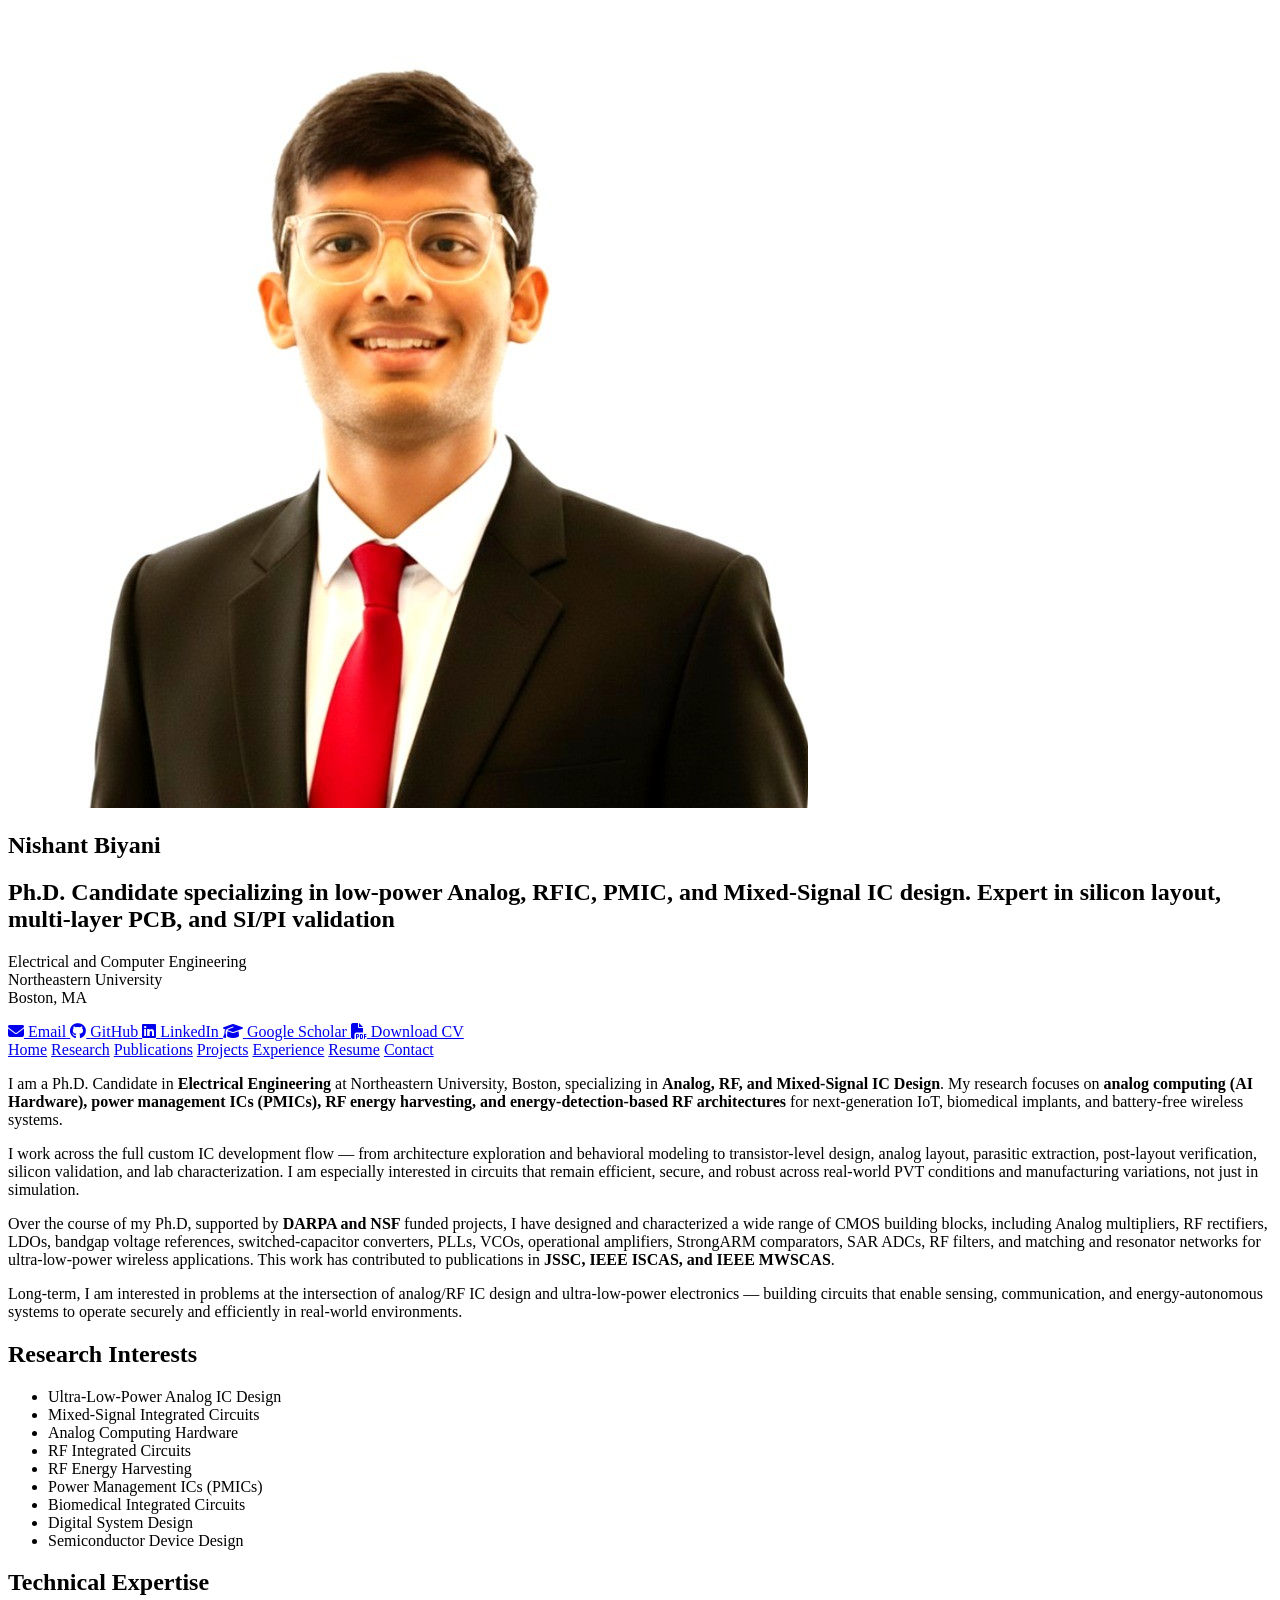
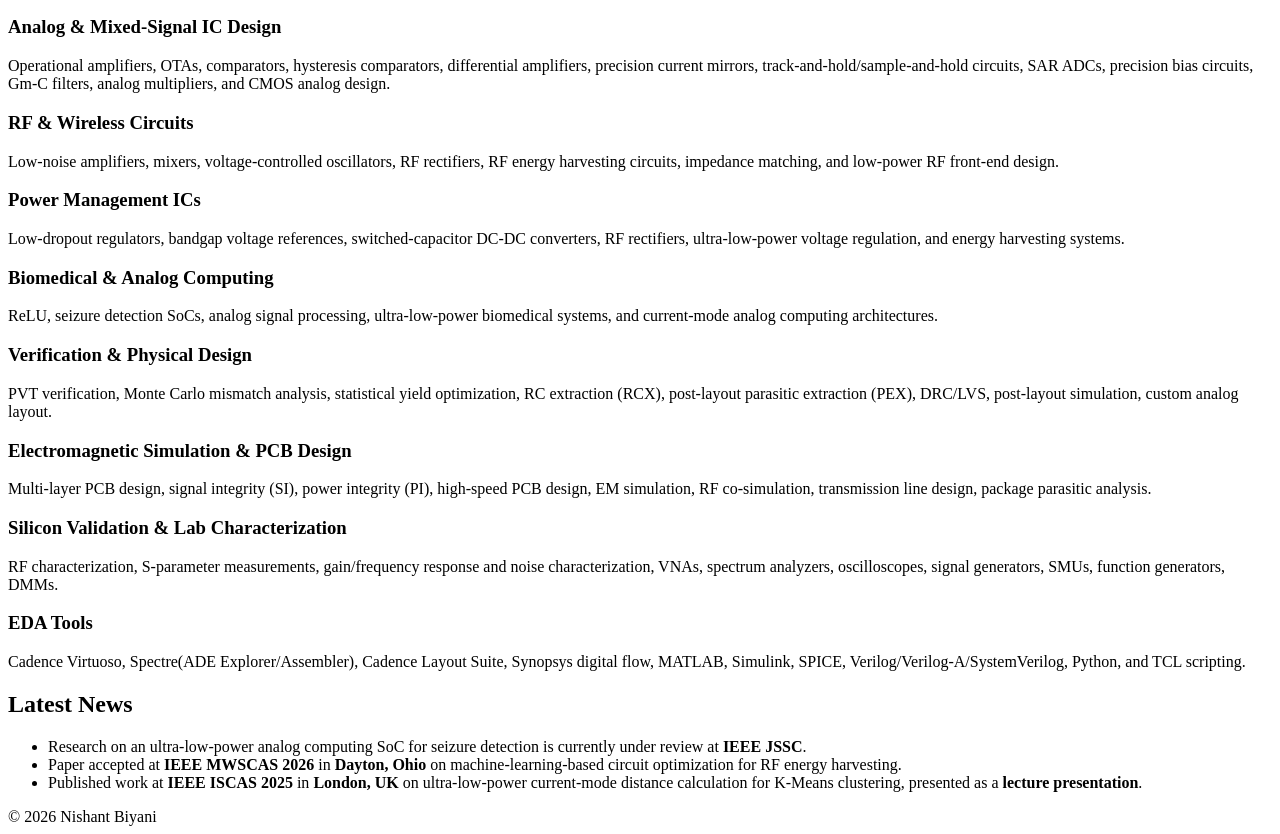
==== index.html @ 371279a7 "Update Profile" ====
<!DOCTYPE html>
<html lang="en">
<head>
    <meta charset="UTF-8">
    <meta name="viewport" content="width=device-width, initial-scale=1.0">
    <title>Nishant Biyani</title>
    <link rel="stylesheet"
      href="https://cdnjs.cloudflare.com/ajax/libs/font-awesome/6.5.1/css/all.min.css">
</head>

<body>

<div class="container">

    <!-- LEFT SIDEBAR -->
    <aside class="sidebar">

        <img src="images/profile.jpg" alt="Nishant Biyani">

        <h1>Nishant Biyani</h1>

        <h2>Ph.D. Candidate specializing in low-power Analog, RFIC, PMIC, and Mixed-Signal IC design. Expert in silicon layout, multi-layer PCB, and SI/PI validation</h2>

        <p>
            Electrical and Computer Engineering<br>
            Northeastern University<br>
            Boston, MA
        </p>

       <div class="profile-links">

    <a href="mailto:biyani.n@northeastern.edu">
        <i class="fas fa-envelope"></i>
        <span>Email</span>
    </a>

    <a href="https://github.com/nbiyani20" target="_blank">
        <i class="fab fa-github"></i>
        <span>GitHub</span>
    </a>

    <a href="https://www.linkedin.com/in/nishant-biyani20/" target="_blank">
        <i class="fab fa-linkedin"></i>
        <span>LinkedIn</span>
    </a>

    <a href="https://scholar.google.com/citations?user=Rbpns4wAAAAJ&hl=en&oi=ao" target="_blank">
        <i class="fas fa-graduation-cap"></i>
        <span>Google Scholar</span>
    </a>

    <a class="button" href="files/Nishant_Resume.pdf" target="_blank">
        <i class="fas fa-file-pdf"></i>
        <span>Download CV</span>
    </a>

</div>


    <!-- MAIN CONTENT -->
    <main class="main">

        <!-- TOP NAVIGATION -->
        <nav>
            <a href="index.html" class="active">Home</a>
            <a href="research.html">Research</a>
            <a href="publications.html">Publications</a>
            <a href="projects.html">Projects</a>
            <a href="experience.html">Experience</a>
            <a href="resume.html">Resume</a>
            <a href="contact.html">Contact</a>
        </nav>


        <!-- ABOUT -->
<section>
    <p>
        I am a Ph.D. Candidate in <strong> Electrical Engineering</strong> at
        Northeastern University, Boston, specializing in <strong> Analog, RF,
        and Mixed-Signal IC Design</strong>. My research focuses on <strong> analog computing (AI Hardware), power management ICs (PMICs), RF energy harvesting, and
        energy-detection-based RF architectures</strong> for next-generation IoT,
        biomedical implants, and battery-free wireless systems.
    </p>


    <p>
        I work across the full custom IC development flow — from architecture
        exploration and behavioral modeling to transistor-level design,
        analog layout, parasitic extraction, post-layout verification, silicon
        validation, and lab characterization. I am especially interested
        in circuits that remain efficient, secure, and robust across real-world
        PVT conditions and manufacturing variations, not just in simulation.
    </p>

    <p>
        Over the course of my Ph.D, supported by <strong> DARPA and NSF </strong> funded projects, I have
        designed and characterized a wide range of CMOS building blocks,
        including Analog multipliers, RF rectifiers, LDOs, bandgap voltage references,
        switched-capacitor converters, PLLs, VCOs, operational amplifiers,
        StrongARM comparators, SAR ADCs, RF filters, and matching and resonator
        networks for ultra-low-power wireless applications. This work has
        contributed to publications in <strong> JSSC, IEEE ISCAS, and IEEE MWSCAS</strong>.
    </p>
    <p>
        Long-term, I am interested in problems at the intersection of analog/RF
        IC design and ultra-low-power electronics — building
        circuits that enable sensing, communication, and energy-autonomous
        systems to operate securely and efficiently in real-world environments.
    </p>

</section>


        <!-- RESEARCH INTERESTS -->
        <section>

            <h2>Research Interests</h2>

            <ul>
                <li>Ultra-Low-Power Analog IC Design</li>
                <li>Mixed-Signal Integrated Circuits</li>
                <li>Analog Computing Hardware</li>
                <li>RF Integrated Circuits</li>
                <li>RF Energy Harvesting</li>
                <li>Power Management ICs (PMICs)</li>
                <li>Biomedical Integrated Circuits</li>
                <li>Digital System Design</li>
                <li>Semiconductor Device Design</li>
            </ul>

        </section>


        <!-- TECHNICAL EXPERTISE -->
        <section>

            <h2>Technical Expertise</h2>

            <h3>Analog & Mixed-Signal IC Design</h3>

            <p>
                Operational amplifiers, OTAs, comparators, hysteresis comparators,
                differential amplifiers, precision current mirrors, track-and-hold/sample-and-hold circuits, SAR ADCs, precision bias circuits,
               Gm-C filters, analog multipliers, and
                CMOS analog design.
            </p>

            <h3>RF & Wireless Circuits</h3>

            <p>
                Low-noise amplifiers, mixers, voltage-controlled oscillators,
                RF rectifiers, RF energy harvesting circuits, impedance matching,
                and low-power RF front-end design.
            </p>

            <h3>Power Management ICs</h3>

            <p>
                Low-dropout regulators, bandgap voltage references,
                switched-capacitor DC-DC converters, RF rectifiers,
                ultra-low-power voltage regulation, and energy harvesting systems.
            </p>

            <h3>Biomedical & Analog Computing</h3>

            <p>
                ReLU, seizure detection SoCs,
                analog signal processing, ultra-low-power biomedical systems,
                and current-mode analog computing architectures.
            </p>

            <h3>Verification & Physical Design</h3>

            <p>
              PVT verification, Monte Carlo mismatch analysis, statistical yield optimization, RC extraction (RCX), post-layout parasitic extraction (PEX), DRC/LVS, post-layout simulation, custom analog layout.
            </p>

            <h3>Electromagnetic Simulation & PCB Design</h3>
            <p>
               Multi-layer PCB design, signal integrity (SI), power integrity (PI), high-speed PCB design, EM simulation, RF co-simulation, transmission line design, package parasitic analysis.
            </p>
            <h3>Silicon Validation & Lab Characterization</h3>

            <p>
                RF characterization, S-parameter measurements, gain/frequency response and noise characterization, VNAs, spectrum analyzers, oscilloscopes, signal generators, SMUs, function generators, DMMs.
            </p>

            <h3>EDA Tools</h3>

            <p>
                Cadence Virtuoso, Spectre(ADE Explorer/Assembler), Cadence Layout Suite, Synopsys digital flow,
                MATLAB, Simulink, SPICE, Verilog/Verilog-A/SystemVerilog, Python, and TCL scripting.
            </p>

        </section>


        <!--RESEARCH NEWS -->
        <section>

            <h2>Latest News</h2>

            <ul>
                <li>
                    Research on an ultra-low-power analog computing SoC for seizure detection is currently under review at <strong>IEEE JSSC</strong>.
                </li>

                <li>
                    Paper accepted at <strong>IEEE MWSCAS 2026</strong> in <strong>Dayton, Ohio</strong> on machine-learning-based circuit optimization for RF energy harvesting.
                </li>

                <li>
                   Published work at <strong>IEEE ISCAS 2025</strong> in <strong>London, UK</strong> on ultra-low-power current-mode distance calculation for K-Means clustering, presented as a <strong>lecture presentation</strong>.
                </li>
            </ul>

        </section>


        <footer>
            © 2026 Nishant Biyani
        </footer>

    </main>

</div>

</body>
</html>
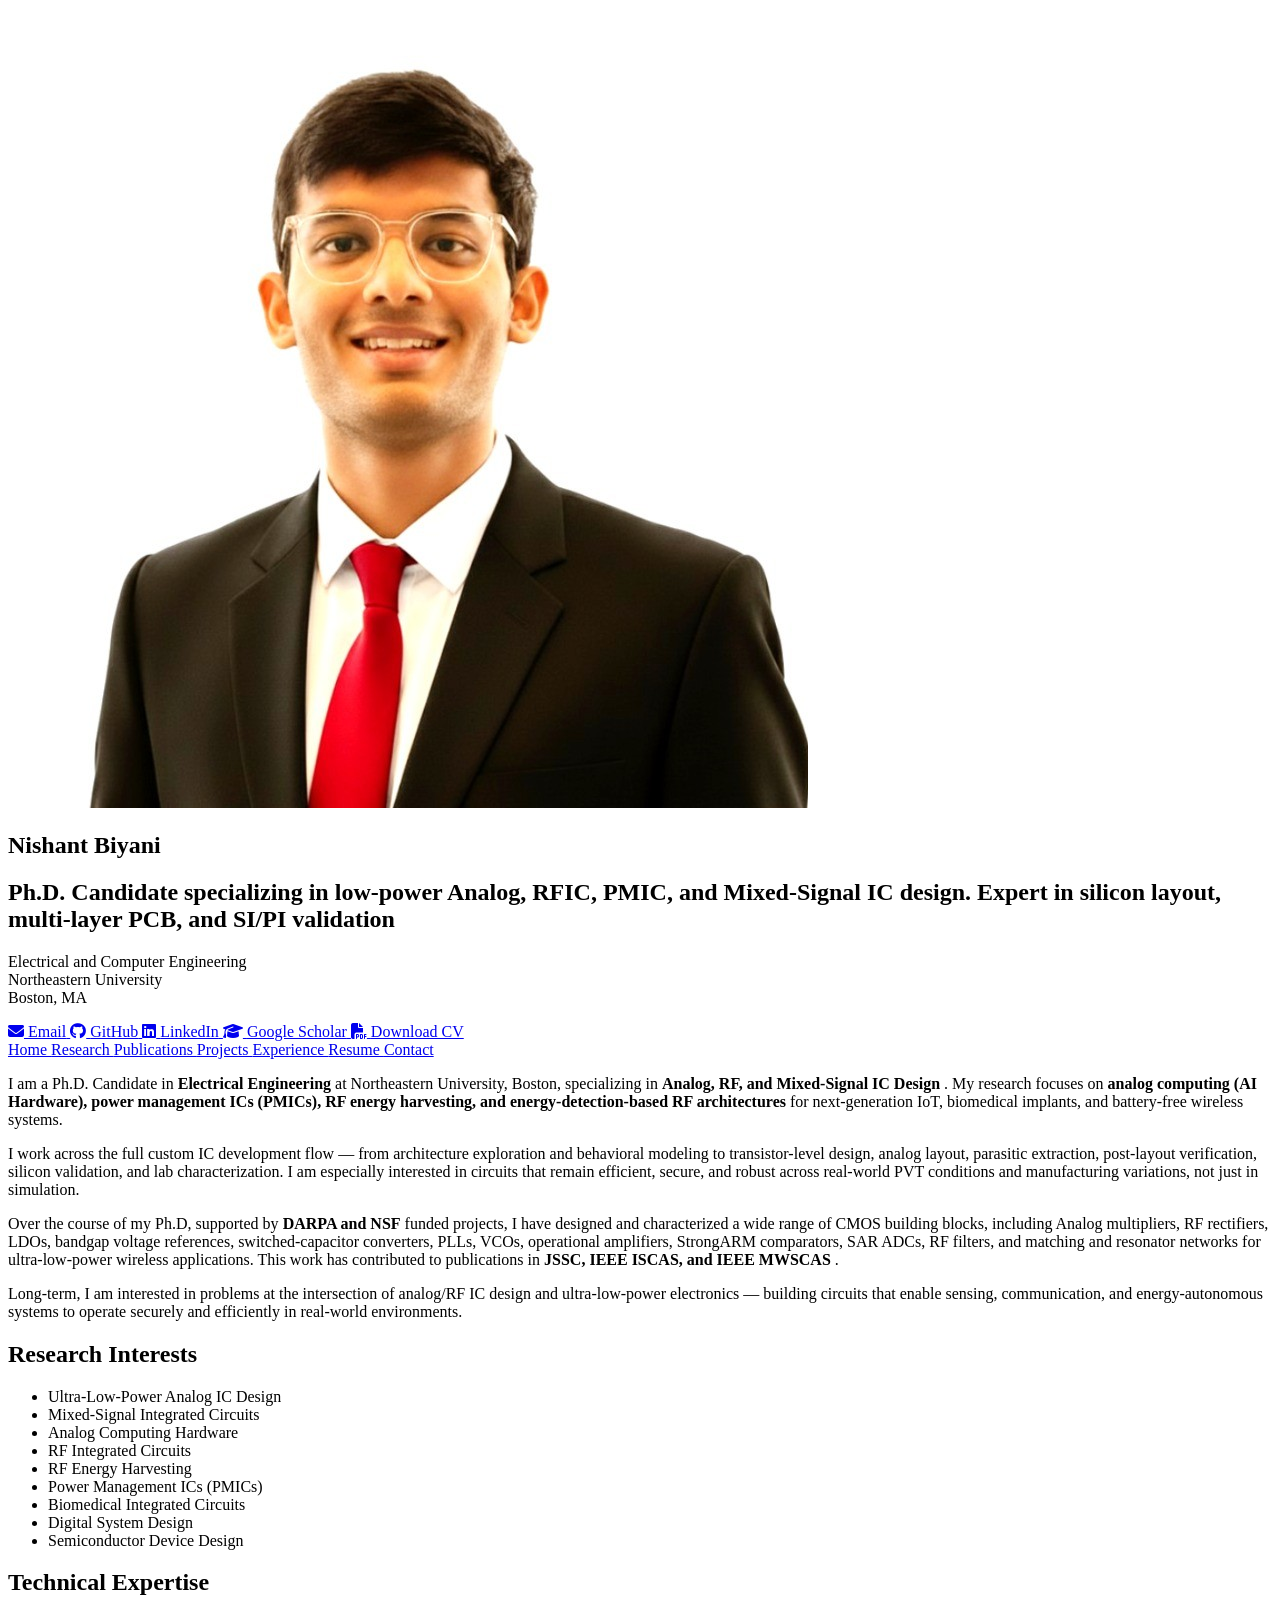
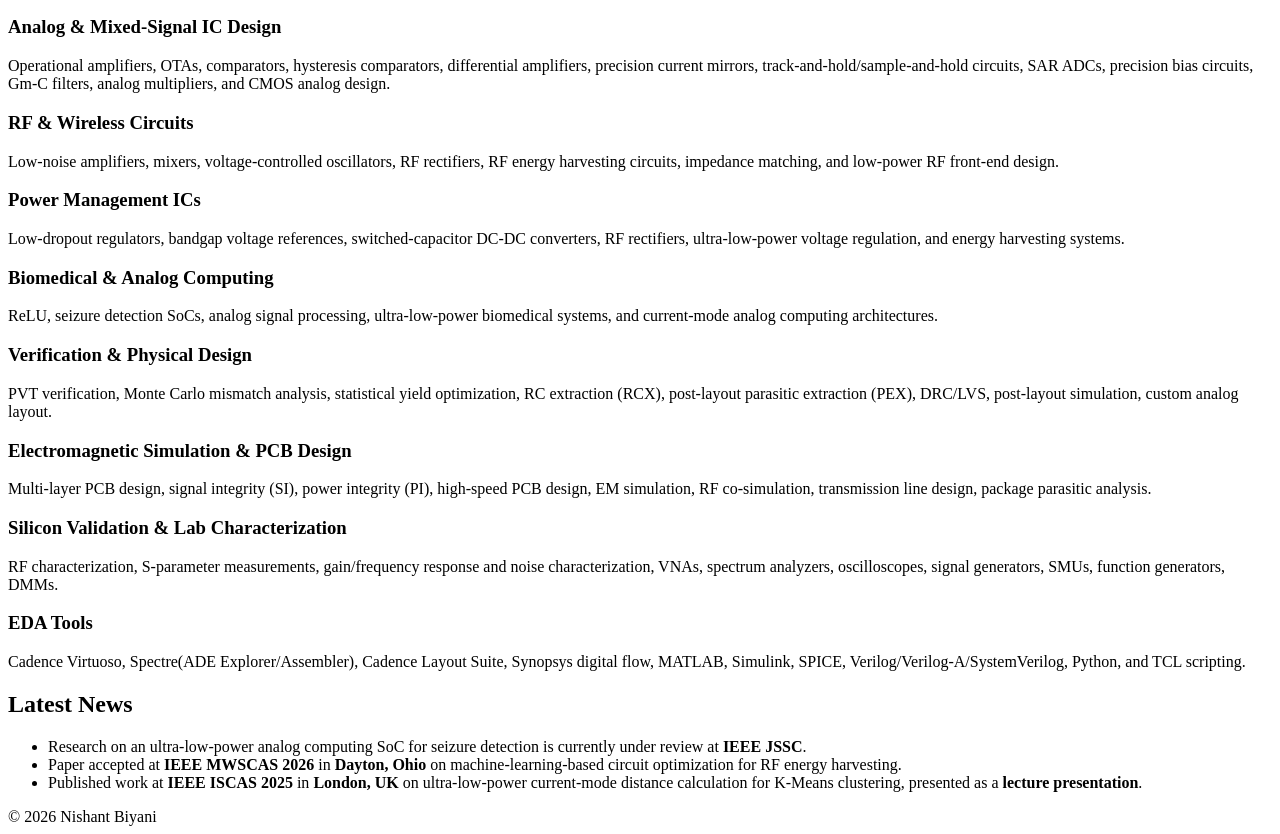
==== commit 7621d294: "Update the main profile" ====
--- a/index.html
+++ b/index.html
@@ -1,25 +1,45 @@
-<!DOCTYPE html>
+ <!DOCTYPE html>
 <html lang="en">
+
 <head>
+
     <meta charset="UTF-8">
-    <meta name="viewport" content="width=device-width, initial-scale=1.0">
+
+    <meta name="viewport"
+          content="width=device-width, initial-scale=1.0">
+
     <title>Nishant Biyani</title>
+
+    <!-- Main CSS -->
+    <link rel="stylesheet" href="style.css">
+
+    <!-- Font Awesome Icons -->
     <link rel="stylesheet"
-      href="https://cdnjs.cloudflare.com/ajax/libs/font-awesome/6.5.1/css/all.min.css">
+          href="https://cdnjs.cloudflare.com/ajax/libs/font-awesome/6.5.1/css/all.min.css">
+
 </head>
 
+
 <body>
 
 <div class="container">
 
-    <!-- LEFT SIDEBAR -->
+
+    <!-- ================= LEFT SIDEBAR ================= -->
+
     <aside class="sidebar">
 
-        <img src="images/profile.jpg" alt="Nishant Biyani">
+        <img src="images/profile.jpg"
+             alt="Nishant Biyani">
 
         <h1>Nishant Biyani</h1>
 
-        <h2>Ph.D. Candidate specializing in low-power Analog, RFIC, PMIC, and Mixed-Signal IC design. Expert in silicon layout, multi-layer PCB, and SI/PI validation</h2>
+        <h2>
+            Ph.D. Candidate specializing in low-power Analog, RFIC, PMIC,
+            and Mixed-Signal IC design. Expert in silicon layout,
+            multi-layer PCB, and SI/PI validation
+        </h2>
+
 
         <p>
             Electrical and Computer Engineering<br>
@@ -27,203 +47,474 @@
             Boston, MA
         </p>
 
-       <div class="profile-links">
-
-    <a href="mailto:biyani.n@northeastern.edu">
-        <i class="fas fa-envelope"></i>
-        <span>Email</span>
-    </a>
-
-    <a href="https://github.com/nbiyani20" target="_blank">
-        <i class="fab fa-github"></i>
-        <span>GitHub</span>
-    </a>
-
-    <a href="https://www.linkedin.com/in/nishant-biyani20/" target="_blank">
-        <i class="fab fa-linkedin"></i>
-        <span>LinkedIn</span>
-    </a>
-
-    <a href="https://scholar.google.com/citations?user=Rbpns4wAAAAJ&hl=en&oi=ao" target="_blank">
-        <i class="fas fa-graduation-cap"></i>
-        <span>Google Scholar</span>
-    </a>
-
-    <a class="button" href="files/Nishant_Resume.pdf" target="_blank">
-        <i class="fas fa-file-pdf"></i>
-        <span>Download CV</span>
-    </a>
+
+        <div class="profile-links">
+
+            <a href="mailto:biyani.n@northeastern.edu">
+                <i class="fas fa-envelope"></i>
+                <span>Email</span>
+            </a>
+
+
+            <a href="https://github.com/nbiyani20"
+               target="_blank">
+
+                <i class="fab fa-github"></i>
+                <span>GitHub</span>
+
+            </a>
+
+
+            <a href="https://www.linkedin.com/in/nishant-biyani20/"
+               target="_blank">
+
+                <i class="fab fa-linkedin"></i>
+                <span>LinkedIn</span>
+
+            </a>
+
+
+            <a href="https://scholar.google.com/citations?user=Rbpns4wAAAAJ&hl=en&oi=ao"
+               target="_blank">
+
+                <i class="fas fa-graduation-cap"></i>
+                <span>Google Scholar</span>
+
+            </a>
+
+
+            <a class="button"
+               href="files/Nishant_Resume.pdf"
+               target="_blank">
+
+                <i class="fas fa-file-pdf"></i>
+                <span>Download CV</span>
+
+            </a>
+
+        </div>
+
+    </aside>
+
+
+
+    <!-- ================= MAIN CONTENT ================= -->
+
+    <main class="main">
+
+
+        <!-- ================= TOP NAVIGATION ================= -->
+
+        <nav>
+
+            <a href="index.html"
+               class="active">
+                Home
+            </a>
+
+            <a href="research.html">
+                Research
+            </a>
+
+            <a href="publications.html">
+                Publications
+            </a>
+
+            <a href="projects.html">
+                Projects
+            </a>
+
+            <a href="experience.html">
+                Experience
+            </a>
+
+            <a href="resume.html">
+                Resume
+            </a>
+
+            <a href="contact.html">
+                Contact
+            </a>
+
+        </nav>
+
+
+
+        <!-- ================= ABOUT ================= -->
+
+        <section>
+
+            <p>
+
+                I am a Ph.D. Candidate in
+                <strong>Electrical Engineering</strong>
+                at Northeastern University, Boston,
+                specializing in
+                <strong>
+                    Analog, RF, and Mixed-Signal IC Design
+                </strong>.
+
+                My research focuses on
+                <strong>
+                    analog computing (AI Hardware),
+                    power management ICs (PMICs),
+                    RF energy harvesting, and
+                    energy-detection-based RF architectures
+                </strong>
+                for next-generation IoT,
+                biomedical implants,
+                and battery-free wireless systems.
+
+            </p>
+
+
+            <p>
+
+                I work across the full custom IC development flow —
+                from architecture exploration and behavioral modeling
+                to transistor-level design,
+                analog layout,
+                parasitic extraction,
+                post-layout verification,
+                silicon validation,
+                and lab characterization.
+
+                I am especially interested in circuits that remain
+                efficient, secure, and robust across real-world
+                PVT conditions and manufacturing variations,
+                not just in simulation.
+
+            </p>
+
+
+            <p>
+
+                Over the course of my Ph.D, supported by
+                <strong>DARPA and NSF</strong>
+                funded projects, I have designed and characterized
+                a wide range of CMOS building blocks,
+                including Analog multipliers,
+                RF rectifiers,
+                LDOs,
+                bandgap voltage references,
+                switched-capacitor converters,
+                PLLs,
+                VCOs,
+                operational amplifiers,
+                StrongARM comparators,
+                SAR ADCs,
+                RF filters,
+                and matching and resonator networks
+                for ultra-low-power wireless applications.
+
+                This work has contributed to publications in
+                <strong>
+                    JSSC, IEEE ISCAS, and IEEE MWSCAS
+                </strong>.
+
+            </p>
+
+
+            <p>
+
+                Long-term, I am interested in problems at the
+                intersection of analog/RF IC design
+                and ultra-low-power electronics —
+                building circuits that enable sensing,
+                communication,
+                and energy-autonomous systems
+                to operate securely and efficiently
+                in real-world environments.
+
+            </p>
+
+        </section>
+
+
+
+        <!-- ================= RESEARCH INTERESTS ================= -->
+
+        <section>
+
+            <h2>
+                Research Interests
+            </h2>
+
+
+            <ul>
+
+                <li>
+                    Ultra-Low-Power Analog IC Design
+                </li>
+
+                <li>
+                    Mixed-Signal Integrated Circuits
+                </li>
+
+                <li>
+                    Analog Computing Hardware
+                </li>
+
+                <li>
+                    RF Integrated Circuits
+                </li>
+
+                <li>
+                    RF Energy Harvesting
+                </li>
+
+                <li>
+                    Power Management ICs (PMICs)
+                </li>
+
+                <li>
+                    Biomedical Integrated Circuits
+                </li>
+
+                <li>
+                    Digital System Design
+                </li>
+
+                <li>
+                    Semiconductor Device Design
+                </li>
+
+            </ul>
+
+        </section>
+
+
+
+        <!-- ================= TECHNICAL EXPERTISE ================= -->
+
+        <section>
+
+            <h2>
+                Technical Expertise
+            </h2>
+
+
+
+            <h3>
+                Analog & Mixed-Signal IC Design
+            </h3>
+
+            <p>
+
+                Operational amplifiers,
+                OTAs,
+                comparators,
+                hysteresis comparators,
+                differential amplifiers,
+                precision current mirrors,
+                track-and-hold/sample-and-hold circuits,
+                SAR ADCs,
+                precision bias circuits,
+                Gm-C filters,
+                analog multipliers,
+                and CMOS analog design.
+
+            </p>
+
+
+
+            <h3>
+                RF & Wireless Circuits
+            </h3>
+
+            <p>
+
+                Low-noise amplifiers,
+                mixers,
+                voltage-controlled oscillators,
+                RF rectifiers,
+                RF energy harvesting circuits,
+                impedance matching,
+                and low-power RF front-end design.
+
+            </p>
+
+
+
+            <h3>
+                Power Management ICs
+            </h3>
+
+            <p>
+
+                Low-dropout regulators,
+                bandgap voltage references,
+                switched-capacitor DC-DC converters,
+                RF rectifiers,
+                ultra-low-power voltage regulation,
+                and energy harvesting systems.
+
+            </p>
+
+
+
+            <h3>
+                Biomedical & Analog Computing
+            </h3>
+
+            <p>
+
+                ReLU,
+                seizure detection SoCs,
+                analog signal processing,
+                ultra-low-power biomedical systems,
+                and current-mode analog computing architectures.
+
+            </p>
+
+
+
+            <h3>
+                Verification & Physical Design
+            </h3>
+
+            <p>
+
+                PVT verification,
+                Monte Carlo mismatch analysis,
+                statistical yield optimization,
+                RC extraction (RCX),
+                post-layout parasitic extraction (PEX),
+                DRC/LVS,
+                post-layout simulation,
+                custom analog layout.
+
+            </p>
+
+
+
+            <h3>
+                Electromagnetic Simulation & PCB Design
+            </h3>
+
+            <p>
+
+                Multi-layer PCB design,
+                signal integrity (SI),
+                power integrity (PI),
+                high-speed PCB design,
+                EM simulation,
+                RF co-simulation,
+                transmission line design,
+                package parasitic analysis.
+
+            </p>
+
+
+
+            <h3>
+                Silicon Validation & Lab Characterization
+            </h3>
+
+            <p>
+
+                RF characterization,
+                S-parameter measurements,
+                gain/frequency response and noise characterization,
+                VNAs,
+                spectrum analyzers,
+                oscilloscopes,
+                signal generators,
+                SMUs,
+                function generators,
+                DMMs.
+
+            </p>
+
+
+
+            <h3>
+                EDA Tools
+            </h3>
+
+            <p>
+
+                Cadence Virtuoso,
+                Spectre(ADE Explorer/Assembler),
+                Cadence Layout Suite,
+                Synopsys digital flow,
+                MATLAB,
+                Simulink,
+                SPICE,
+                Verilog/Verilog-A/SystemVerilog,
+                Python,
+                and TCL scripting.
+
+            </p>
+
+        </section>
+
+
+
+        <!-- ================= LATEST NEWS ================= -->
+
+        <section>
+
+            <h2>
+                Latest News
+            </h2>
+
+
+            <ul>
+
+                <li>
+
+                    Research on an ultra-low-power analog computing
+                    SoC for seizure detection is currently under review at
+                    <strong>IEEE JSSC</strong>.
+
+                </li>
+
+
+                <li>
+
+                    Paper accepted at
+                    <strong>IEEE MWSCAS 2026</strong>
+                    in
+                    <strong>Dayton, Ohio</strong>
+                    on machine-learning-based circuit optimization
+                    for RF energy harvesting.
+
+                </li>
+
+
+                <li>
+
+                    Published work at
+                    <strong>IEEE ISCAS 2025</strong>
+                    in
+                    <strong>London, UK</strong>
+                    on ultra-low-power current-mode distance calculation
+                    for K-Means clustering,
+                    presented as a
+                    <strong>lecture presentation</strong>.
+
+                </li>
+
+            </ul>
+
+        </section>
+
+
+
+        <!-- ================= FOOTER ================= -->
+
+        <footer>
+
+            © 2026 Nishant Biyani
+
+        </footer>
+
+
+    </main>
 
 </div>
 
-
-    <!-- MAIN CONTENT -->
-    <main class="main">
-
-        <!-- TOP NAVIGATION -->
-        <nav>
-            <a href="index.html" class="active">Home</a>
-            <a href="research.html">Research</a>
-            <a href="publications.html">Publications</a>
-            <a href="projects.html">Projects</a>
-            <a href="experience.html">Experience</a>
-            <a href="resume.html">Resume</a>
-            <a href="contact.html">Contact</a>
-        </nav>
-
-
-        <!-- ABOUT -->
-<section>
-    <p>
-        I am a Ph.D. Candidate in <strong> Electrical Engineering</strong> at
-        Northeastern University, Boston, specializing in <strong> Analog, RF,
-        and Mixed-Signal IC Design</strong>. My research focuses on <strong> analog computing (AI Hardware), power management ICs (PMICs), RF energy harvesting, and
-        energy-detection-based RF architectures</strong> for next-generation IoT,
-        biomedical implants, and battery-free wireless systems.
-    </p>
-
-
-    <p>
-        I work across the full custom IC development flow — from architecture
-        exploration and behavioral modeling to transistor-level design,
-        analog layout, parasitic extraction, post-layout verification, silicon
-        validation, and lab characterization. I am especially interested
-        in circuits that remain efficient, secure, and robust across real-world
-        PVT conditions and manufacturing variations, not just in simulation.
-    </p>
-
-    <p>
-        Over the course of my Ph.D, supported by <strong> DARPA and NSF </strong> funded projects, I have
-        designed and characterized a wide range of CMOS building blocks,
-        including Analog multipliers, RF rectifiers, LDOs, bandgap voltage references,
-        switched-capacitor converters, PLLs, VCOs, operational amplifiers,
-        StrongARM comparators, SAR ADCs, RF filters, and matching and resonator
-        networks for ultra-low-power wireless applications. This work has
-        contributed to publications in <strong> JSSC, IEEE ISCAS, and IEEE MWSCAS</strong>.
-    </p>
-    <p>
-        Long-term, I am interested in problems at the intersection of analog/RF
-        IC design and ultra-low-power electronics — building
-        circuits that enable sensing, communication, and energy-autonomous
-        systems to operate securely and efficiently in real-world environments.
-    </p>
-
-</section>
-
-
-        <!-- RESEARCH INTERESTS -->
-        <section>
-
-            <h2>Research Interests</h2>
-
-            <ul>
-                <li>Ultra-Low-Power Analog IC Design</li>
-                <li>Mixed-Signal Integrated Circuits</li>
-                <li>Analog Computing Hardware</li>
-                <li>RF Integrated Circuits</li>
-                <li>RF Energy Harvesting</li>
-                <li>Power Management ICs (PMICs)</li>
-                <li>Biomedical Integrated Circuits</li>
-                <li>Digital System Design</li>
-                <li>Semiconductor Device Design</li>
-            </ul>
-
-        </section>
-
-
-        <!-- TECHNICAL EXPERTISE -->
-        <section>
-
-            <h2>Technical Expertise</h2>
-
-            <h3>Analog & Mixed-Signal IC Design</h3>
-
-            <p>
-                Operational amplifiers, OTAs, comparators, hysteresis comparators,
-                differential amplifiers, precision current mirrors, track-and-hold/sample-and-hold circuits, SAR ADCs, precision bias circuits,
-               Gm-C filters, analog multipliers, and
-                CMOS analog design.
-            </p>
-
-            <h3>RF & Wireless Circuits</h3>
-
-            <p>
-                Low-noise amplifiers, mixers, voltage-controlled oscillators,
-                RF rectifiers, RF energy harvesting circuits, impedance matching,
-                and low-power RF front-end design.
-            </p>
-
-            <h3>Power Management ICs</h3>
-
-            <p>
-                Low-dropout regulators, bandgap voltage references,
-                switched-capacitor DC-DC converters, RF rectifiers,
-                ultra-low-power voltage regulation, and energy harvesting systems.
-            </p>
-
-            <h3>Biomedical & Analog Computing</h3>
-
-            <p>
-                ReLU, seizure detection SoCs,
-                analog signal processing, ultra-low-power biomedical systems,
-                and current-mode analog computing architectures.
-            </p>
-
-            <h3>Verification & Physical Design</h3>
-
-            <p>
-              PVT verification, Monte Carlo mismatch analysis, statistical yield optimization, RC extraction (RCX), post-layout parasitic extraction (PEX), DRC/LVS, post-layout simulation, custom analog layout.
-            </p>
-
-            <h3>Electromagnetic Simulation & PCB Design</h3>
-            <p>
-               Multi-layer PCB design, signal integrity (SI), power integrity (PI), high-speed PCB design, EM simulation, RF co-simulation, transmission line design, package parasitic analysis.
-            </p>
-            <h3>Silicon Validation & Lab Characterization</h3>
-
-            <p>
-                RF characterization, S-parameter measurements, gain/frequency response and noise characterization, VNAs, spectrum analyzers, oscilloscopes, signal generators, SMUs, function generators, DMMs.
-            </p>
-
-            <h3>EDA Tools</h3>
-
-            <p>
-                Cadence Virtuoso, Spectre(ADE Explorer/Assembler), Cadence Layout Suite, Synopsys digital flow,
-                MATLAB, Simulink, SPICE, Verilog/Verilog-A/SystemVerilog, Python, and TCL scripting.
-            </p>
-
-        </section>
-
-
-        <!--RESEARCH NEWS -->
-        <section>
-
-            <h2>Latest News</h2>
-
-            <ul>
-                <li>
-                    Research on an ultra-low-power analog computing SoC for seizure detection is currently under review at <strong>IEEE JSSC</strong>.
-                </li>
-
-                <li>
-                    Paper accepted at <strong>IEEE MWSCAS 2026</strong> in <strong>Dayton, Ohio</strong> on machine-learning-based circuit optimization for RF energy harvesting.
-                </li>
-
-                <li>
-                   Published work at <strong>IEEE ISCAS 2025</strong> in <strong>London, UK</strong> on ultra-low-power current-mode distance calculation for K-Means clustering, presented as a <strong>lecture presentation</strong>.
-                </li>
-            </ul>
-
-        </section>
-
-
-        <footer>
-            © 2026 Nishant Biyani
-        </footer>
-
-    </main>
-
-</div>
-
 </body>
+
 </html>
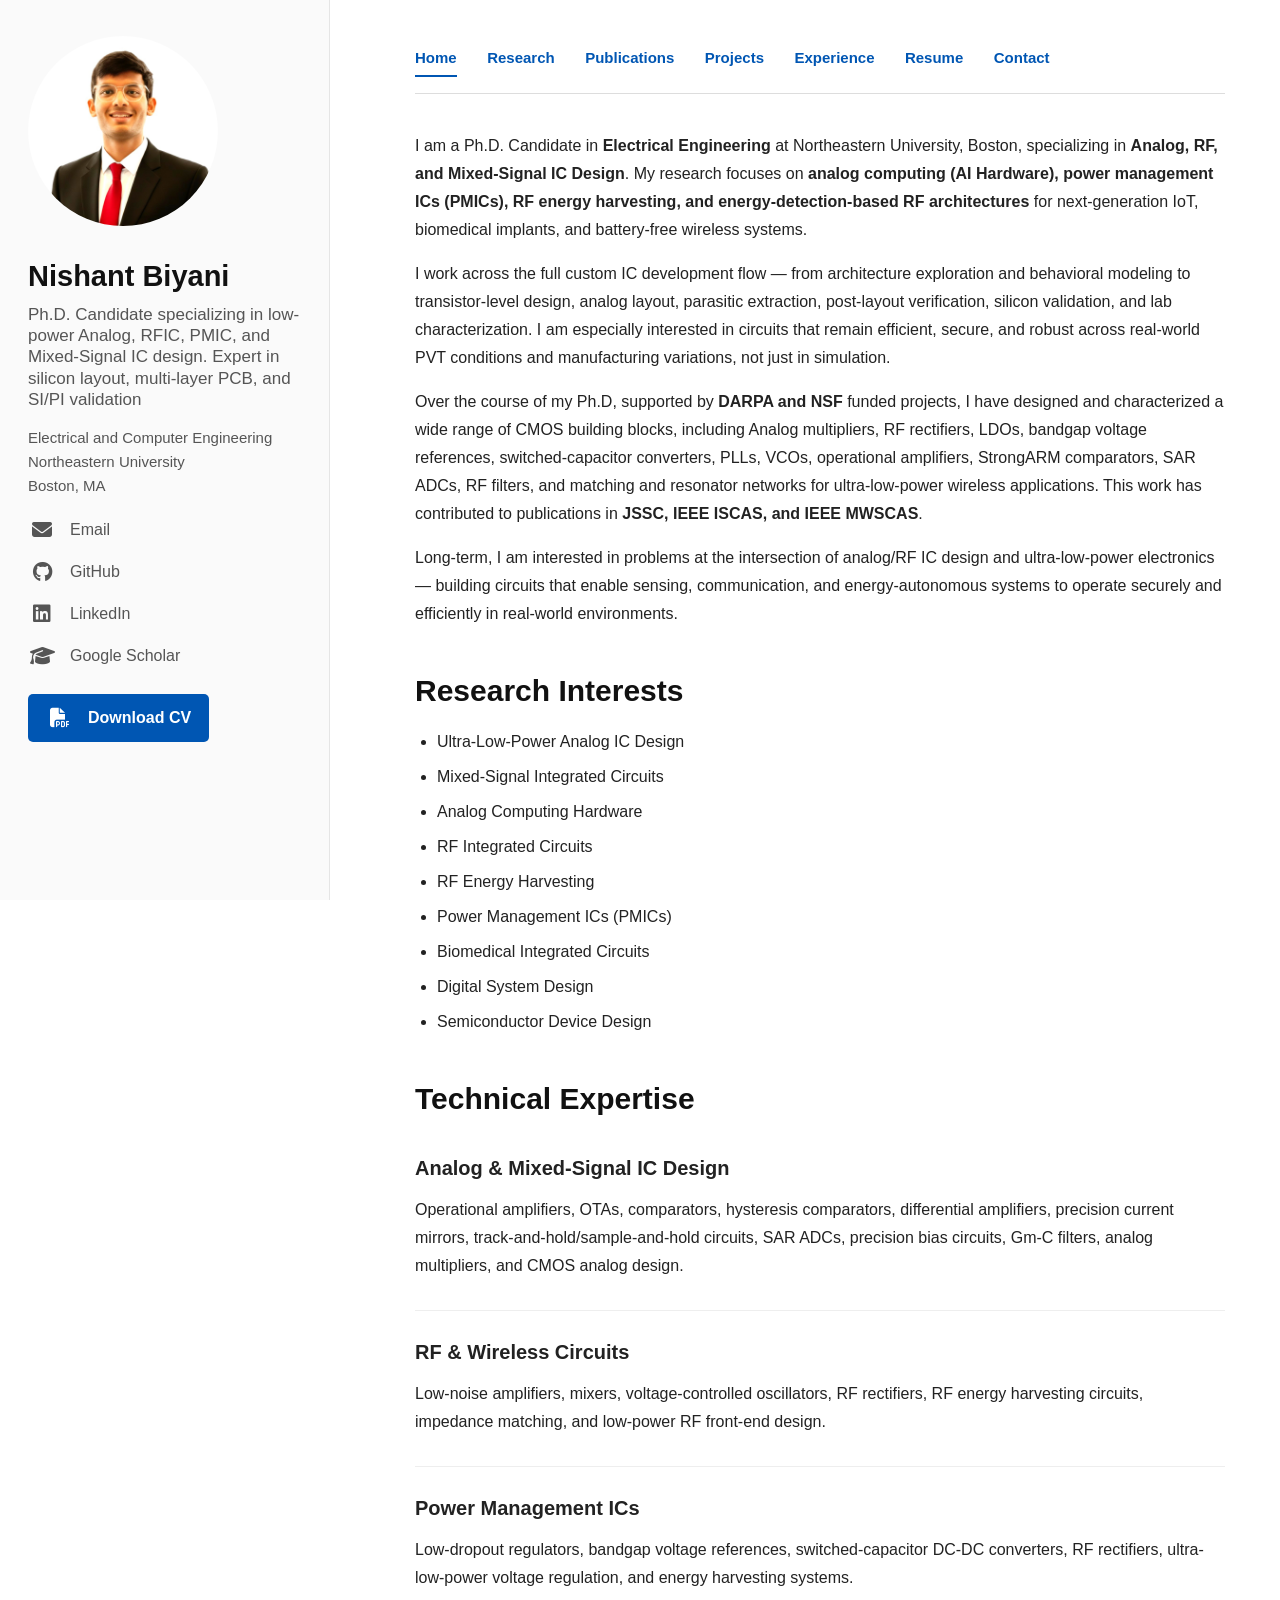
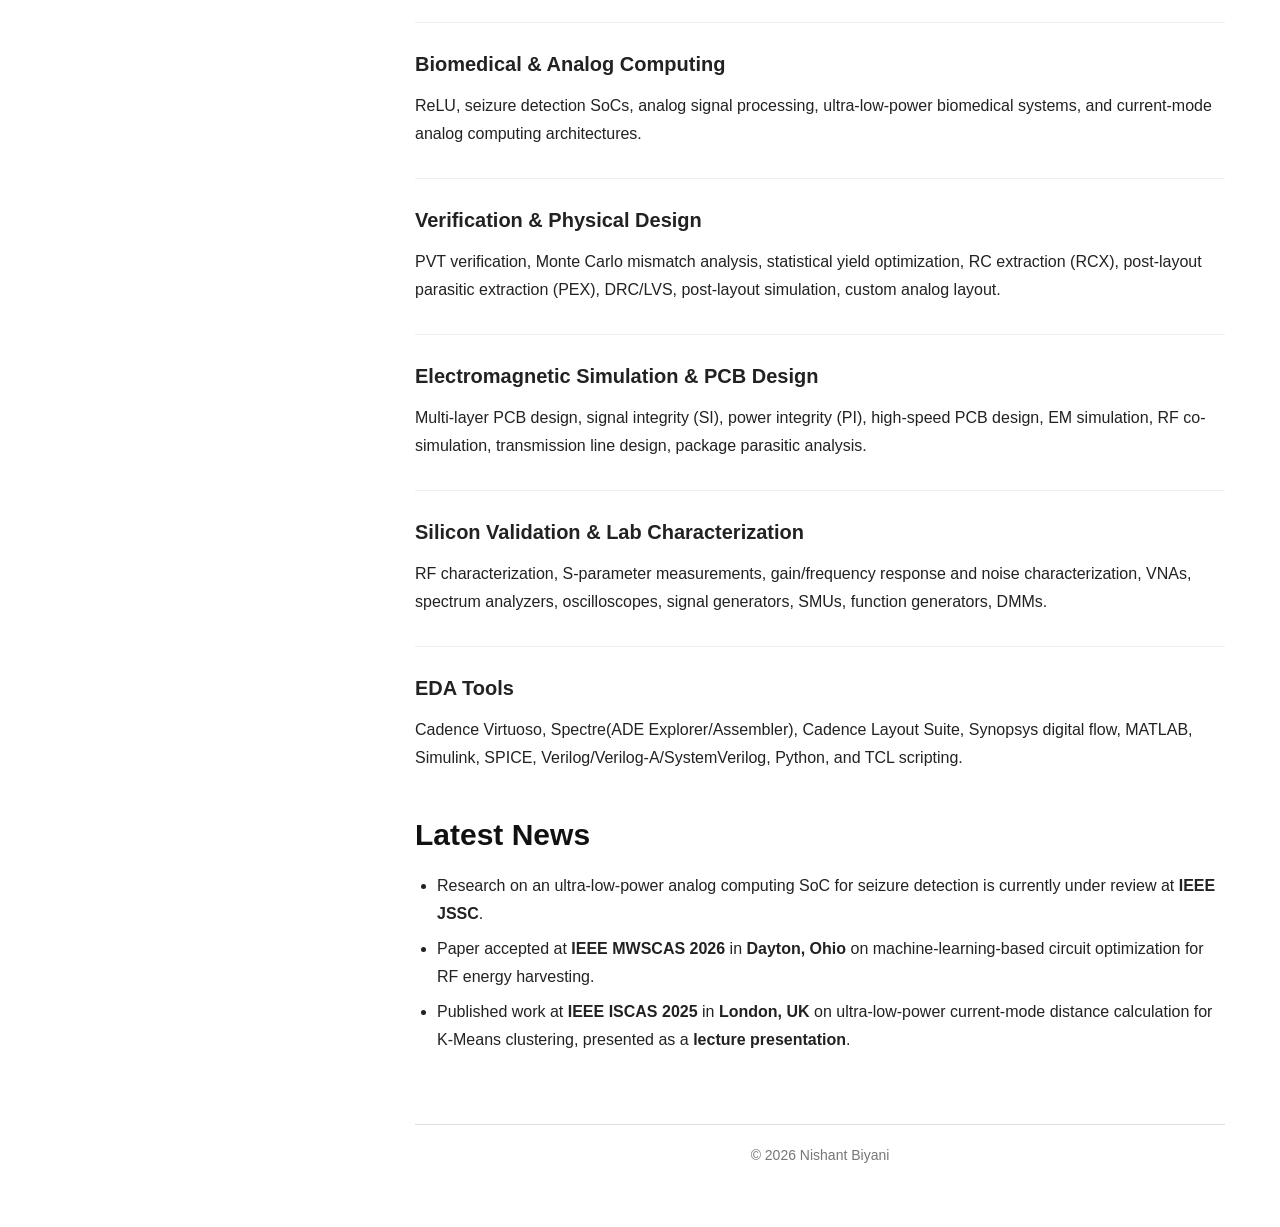
==== commit 9b3ff0ce: "Update the profile" ====
--- a/index.html
+++ b/index.html
@@ -1,22 +1,18 @@
- <!DOCTYPE html>
+<!DOCTYPE html>
 <html lang="en">
 
 <head>
-
     <meta charset="UTF-8">
-
-    <meta name="viewport"
-          content="width=device-width, initial-scale=1.0">
+    <meta name="viewport" content="width=device-width, initial-scale=1.0">
 
     <title>Nishant Biyani</title>
 
     <!-- Main CSS -->
-    <link rel="stylesheet" href="style.css">
+    <link rel="stylesheet" href="css/style.css">
 
     <!-- Font Awesome Icons -->
     <link rel="stylesheet"
           href="https://cdnjs.cloudflare.com/ajax/libs/font-awesome/6.5.1/css/all.min.css">
-
 </head>
 
 
@@ -29,8 +25,7 @@
 
     <aside class="sidebar">
 
-        <img src="images/profile.jpg"
-             alt="Nishant Biyani">
+        <img src="images/profile.jpg" alt="Nishant Biyani">
 
         <h1>Nishant Biyani</h1>
 
@@ -40,7 +35,6 @@
             multi-layer PCB, and SI/PI validation
         </h2>
 
-
         <p>
             Electrical and Computer Engineering<br>
             Northeastern University<br>
@@ -48,6 +42,8 @@
         </p>
 
 
+        <!-- Profile Links -->
+
         <div class="profile-links">
 
             <a href="mailto:biyani.n@northeastern.edu">
@@ -55,41 +51,27 @@
                 <span>Email</span>
             </a>
 
-
-            <a href="https://github.com/nbiyani20"
-               target="_blank">
-
+            <a href="https://github.com/nbiyani20" target="_blank">
                 <i class="fab fa-github"></i>
                 <span>GitHub</span>
-
-            </a>
-
-
-            <a href="https://www.linkedin.com/in/nishant-biyani20/"
-               target="_blank">
-
+            </a>
+
+            <a href="https://www.linkedin.com/in/nishant-biyani20/" target="_blank">
                 <i class="fab fa-linkedin"></i>
                 <span>LinkedIn</span>
-
-            </a>
-
+            </a>
 
             <a href="https://scholar.google.com/citations?user=Rbpns4wAAAAJ&hl=en&oi=ao"
                target="_blank">
-
                 <i class="fas fa-graduation-cap"></i>
                 <span>Google Scholar</span>
-
-            </a>
-
+            </a>
 
             <a class="button"
                href="files/Nishant_Resume.pdf"
                target="_blank">
-
                 <i class="fas fa-file-pdf"></i>
                 <span>Download CV</span>
-
             </a>
 
         </div>
@@ -107,34 +89,19 @@
 
         <nav>
 
-            <a href="index.html"
-               class="active">
-                Home
-            </a>
-
-            <a href="research.html">
-                Research
-            </a>
-
-            <a href="publications.html">
-                Publications
-            </a>
-
-            <a href="projects.html">
-                Projects
-            </a>
-
-            <a href="experience.html">
-                Experience
-            </a>
-
-            <a href="resume.html">
-                Resume
-            </a>
-
-            <a href="contact.html">
-                Contact
-            </a>
+            <a href="index.html" class="active">Home</a>
+
+            <a href="research.html">Research</a>
+
+            <a href="publications.html">Publications</a>
+
+            <a href="projects.html">Projects</a>
+
+            <a href="experience.html">Experience</a>
+
+            <a href="resume.html">Resume</a>
+
+            <a href="contact.html">Contact</a>
 
         </nav>
 
@@ -145,87 +112,51 @@
         <section>
 
             <p>
-
                 I am a Ph.D. Candidate in
-                <strong>Electrical Engineering</strong>
-                at Northeastern University, Boston,
-                specializing in
-                <strong>
-                    Analog, RF, and Mixed-Signal IC Design
-                </strong>.
-
+                <strong>Electrical Engineering</strong> at
+                Northeastern University, Boston, specializing in
+                <strong>Analog, RF, and Mixed-Signal IC Design</strong>.
                 My research focuses on
                 <strong>
-                    analog computing (AI Hardware),
-                    power management ICs (PMICs),
-                    RF energy harvesting, and
-                    energy-detection-based RF architectures
+                    analog computing (AI Hardware), power management ICs (PMICs),
+                    RF energy harvesting, and energy-detection-based RF architectures
                 </strong>
-                for next-generation IoT,
-                biomedical implants,
-                and battery-free wireless systems.
-
-            </p>
-
-
-            <p>
-
-                I work across the full custom IC development flow —
-                from architecture exploration and behavioral modeling
-                to transistor-level design,
-                analog layout,
-                parasitic extraction,
-                post-layout verification,
-                silicon validation,
-                and lab characterization.
-
-                I am especially interested in circuits that remain
-                efficient, secure, and robust across real-world
-                PVT conditions and manufacturing variations,
-                not just in simulation.
-
-            </p>
-
-
-            <p>
-
+                for next-generation IoT, biomedical implants, and battery-free
+                wireless systems.
+            </p>
+
+
+            <p>
+                I work across the full custom IC development flow — from
+                architecture exploration and behavioral modeling to
+                transistor-level design, analog layout, parasitic extraction,
+                post-layout verification, silicon validation, and lab
+                characterization. I am especially interested in circuits that
+                remain efficient, secure, and robust across real-world PVT
+                conditions and manufacturing variations, not just in simulation.
+            </p>
+
+
+            <p>
                 Over the course of my Ph.D, supported by
-                <strong>DARPA and NSF</strong>
-                funded projects, I have designed and characterized
-                a wide range of CMOS building blocks,
-                including Analog multipliers,
-                RF rectifiers,
-                LDOs,
-                bandgap voltage references,
-                switched-capacitor converters,
-                PLLs,
-                VCOs,
-                operational amplifiers,
-                StrongARM comparators,
-                SAR ADCs,
-                RF filters,
-                and matching and resonator networks
-                for ultra-low-power wireless applications.
-
-                This work has contributed to publications in
-                <strong>
-                    JSSC, IEEE ISCAS, and IEEE MWSCAS
-                </strong>.
-
-            </p>
-
-
-            <p>
-
-                Long-term, I am interested in problems at the
-                intersection of analog/RF IC design
-                and ultra-low-power electronics —
-                building circuits that enable sensing,
-                communication,
-                and energy-autonomous systems
-                to operate securely and efficiently
+                <strong>DARPA and NSF</strong> funded projects, I have designed
+                and characterized a wide range of CMOS building blocks,
+                including Analog multipliers, RF rectifiers, LDOs, bandgap
+                voltage references, switched-capacitor converters, PLLs, VCOs,
+                operational amplifiers, StrongARM comparators, SAR ADCs,
+                RF filters, and matching and resonator networks for
+                ultra-low-power wireless applications. This work has
+                contributed to publications in
+                <strong>JSSC, IEEE ISCAS, and IEEE MWSCAS</strong>.
+            </p>
+
+
+            <p>
+                Long-term, I am interested in problems at the intersection of
+                analog/RF IC design and ultra-low-power electronics — building
+                circuits that enable sensing, communication, and
+                energy-autonomous systems to operate securely and efficiently
                 in real-world environments.
-
             </p>
 
         </section>
@@ -236,278 +167,149 @@
 
         <section>
 
-            <h2>
-                Research Interests
-            </h2>
-
+            <h2>Research Interests</h2>
 
             <ul>
+                <li>Ultra-Low-Power Analog IC Design</li>
+                <li>Mixed-Signal Integrated Circuits</li>
+                <li>Analog Computing Hardware</li>
+                <li>RF Integrated Circuits</li>
+                <li>RF Energy Harvesting</li>
+                <li>Power Management ICs (PMICs)</li>
+                <li>Biomedical Integrated Circuits</li>
+                <li>Digital System Design</li>
+                <li>Semiconductor Device Design</li>
+            </ul>
+
+        </section>
+
+
+
+        <!-- ================= TECHNICAL EXPERTISE ================= -->
+
+        <section>
+
+            <h2>Technical Expertise</h2>
+
+
+            <h3>Analog & Mixed-Signal IC Design</h3>
+
+            <p>
+                Operational amplifiers, OTAs, comparators, hysteresis comparators,
+                differential amplifiers, precision current mirrors,
+                track-and-hold/sample-and-hold circuits, SAR ADCs,
+                precision bias circuits, Gm-C filters, analog multipliers,
+                and CMOS analog design.
+            </p>
+
+
+            <h3>RF & Wireless Circuits</h3>
+
+            <p>
+                Low-noise amplifiers, mixers, voltage-controlled oscillators,
+                RF rectifiers, RF energy harvesting circuits, impedance matching,
+                and low-power RF front-end design.
+            </p>
+
+
+            <h3>Power Management ICs</h3>
+
+            <p>
+                Low-dropout regulators, bandgap voltage references,
+                switched-capacitor DC-DC converters, RF rectifiers,
+                ultra-low-power voltage regulation, and energy harvesting systems.
+            </p>
+
+
+            <h3>Biomedical & Analog Computing</h3>
+
+            <p>
+                ReLU, seizure detection SoCs, analog signal processing,
+                ultra-low-power biomedical systems, and current-mode
+                analog computing architectures.
+            </p>
+
+
+            <h3>Verification & Physical Design</h3>
+
+            <p>
+                PVT verification, Monte Carlo mismatch analysis,
+                statistical yield optimization, RC extraction (RCX),
+                post-layout parasitic extraction (PEX), DRC/LVS,
+                post-layout simulation, custom analog layout.
+            </p>
+
+
+            <h3>Electromagnetic Simulation & PCB Design</h3>
+
+            <p>
+                Multi-layer PCB design, signal integrity (SI),
+                power integrity (PI), high-speed PCB design,
+                EM simulation, RF co-simulation, transmission line design,
+                package parasitic analysis.
+            </p>
+
+
+            <h3>Silicon Validation & Lab Characterization</h3>
+
+            <p>
+                RF characterization, S-parameter measurements,
+                gain/frequency response and noise characterization,
+                VNAs, spectrum analyzers, oscilloscopes, signal generators,
+                SMUs, function generators, DMMs.
+            </p>
+
+
+            <h3>EDA Tools</h3>
+
+            <p>
+                Cadence Virtuoso, Spectre(ADE Explorer/Assembler),
+                Cadence Layout Suite, Synopsys digital flow,
+                MATLAB, Simulink, SPICE, Verilog/Verilog-A/SystemVerilog,
+                Python, and TCL scripting.
+            </p>
+
+        </section>
+
+
+
+        <!-- ================= LATEST NEWS ================= -->
+
+        <section>
+
+            <h2>Latest News</h2>
+
+            <ul>
 
                 <li>
-                    Ultra-Low-Power Analog IC Design
+                    Research on an ultra-low-power analog computing SoC
+                    for seizure detection is currently under review at
+                    <strong>IEEE JSSC</strong>.
                 </li>
 
                 <li>
-                    Mixed-Signal Integrated Circuits
+                    Paper accepted at <strong>IEEE MWSCAS 2026</strong>
+                    in <strong>Dayton, Ohio</strong> on machine-learning-based
+                    circuit optimization for RF energy harvesting.
                 </li>
 
                 <li>
-                    Analog Computing Hardware
+                    Published work at <strong>IEEE ISCAS 2025</strong>
+                    in <strong>London, UK</strong> on ultra-low-power
+                    current-mode distance calculation for K-Means clustering,
+                    presented as a <strong>lecture presentation</strong>.
                 </li>
 
-                <li>
-                    RF Integrated Circuits
-                </li>
-
-                <li>
-                    RF Energy Harvesting
-                </li>
-
-                <li>
-                    Power Management ICs (PMICs)
-                </li>
-
-                <li>
-                    Biomedical Integrated Circuits
-                </li>
-
-                <li>
-                    Digital System Design
-                </li>
-
-                <li>
-                    Semiconductor Device Design
-                </li>
-
             </ul>
 
         </section>
 
 
 
-        <!-- ================= TECHNICAL EXPERTISE ================= -->
-
-        <section>
-
-            <h2>
-                Technical Expertise
-            </h2>
-
-
-
-            <h3>
-                Analog & Mixed-Signal IC Design
-            </h3>
-
-            <p>
-
-                Operational amplifiers,
-                OTAs,
-                comparators,
-                hysteresis comparators,
-                differential amplifiers,
-                precision current mirrors,
-                track-and-hold/sample-and-hold circuits,
-                SAR ADCs,
-                precision bias circuits,
-                Gm-C filters,
-                analog multipliers,
-                and CMOS analog design.
-
-            </p>
-
-
-
-            <h3>
-                RF & Wireless Circuits
-            </h3>
-
-            <p>
-
-                Low-noise amplifiers,
-                mixers,
-                voltage-controlled oscillators,
-                RF rectifiers,
-                RF energy harvesting circuits,
-                impedance matching,
-                and low-power RF front-end design.
-
-            </p>
-
-
-
-            <h3>
-                Power Management ICs
-            </h3>
-
-            <p>
-
-                Low-dropout regulators,
-                bandgap voltage references,
-                switched-capacitor DC-DC converters,
-                RF rectifiers,
-                ultra-low-power voltage regulation,
-                and energy harvesting systems.
-
-            </p>
-
-
-
-            <h3>
-                Biomedical & Analog Computing
-            </h3>
-
-            <p>
-
-                ReLU,
-                seizure detection SoCs,
-                analog signal processing,
-                ultra-low-power biomedical systems,
-                and current-mode analog computing architectures.
-
-            </p>
-
-
-
-            <h3>
-                Verification & Physical Design
-            </h3>
-
-            <p>
-
-                PVT verification,
-                Monte Carlo mismatch analysis,
-                statistical yield optimization,
-                RC extraction (RCX),
-                post-layout parasitic extraction (PEX),
-                DRC/LVS,
-                post-layout simulation,
-                custom analog layout.
-
-            </p>
-
-
-
-            <h3>
-                Electromagnetic Simulation & PCB Design
-            </h3>
-
-            <p>
-
-                Multi-layer PCB design,
-                signal integrity (SI),
-                power integrity (PI),
-                high-speed PCB design,
-                EM simulation,
-                RF co-simulation,
-                transmission line design,
-                package parasitic analysis.
-
-            </p>
-
-
-
-            <h3>
-                Silicon Validation & Lab Characterization
-            </h3>
-
-            <p>
-
-                RF characterization,
-                S-parameter measurements,
-                gain/frequency response and noise characterization,
-                VNAs,
-                spectrum analyzers,
-                oscilloscopes,
-                signal generators,
-                SMUs,
-                function generators,
-                DMMs.
-
-            </p>
-
-
-
-            <h3>
-                EDA Tools
-            </h3>
-
-            <p>
-
-                Cadence Virtuoso,
-                Spectre(ADE Explorer/Assembler),
-                Cadence Layout Suite,
-                Synopsys digital flow,
-                MATLAB,
-                Simulink,
-                SPICE,
-                Verilog/Verilog-A/SystemVerilog,
-                Python,
-                and TCL scripting.
-
-            </p>
-
-        </section>
-
-
-
-        <!-- ================= LATEST NEWS ================= -->
-
-        <section>
-
-            <h2>
-                Latest News
-            </h2>
-
-
-            <ul>
-
-                <li>
-
-                    Research on an ultra-low-power analog computing
-                    SoC for seizure detection is currently under review at
-                    <strong>IEEE JSSC</strong>.
-
-                </li>
-
-
-                <li>
-
-                    Paper accepted at
-                    <strong>IEEE MWSCAS 2026</strong>
-                    in
-                    <strong>Dayton, Ohio</strong>
-                    on machine-learning-based circuit optimization
-                    for RF energy harvesting.
-
-                </li>
-
-
-                <li>
-
-                    Published work at
-                    <strong>IEEE ISCAS 2025</strong>
-                    in
-                    <strong>London, UK</strong>
-                    on ultra-low-power current-mode distance calculation
-                    for K-Means clustering,
-                    presented as a
-                    <strong>lecture presentation</strong>.
-
-                </li>
-
-            </ul>
-
-        </section>
-
-
-
         <!-- ================= FOOTER ================= -->
 
         <footer>
-
             © 2026 Nishant Biyani
-
         </footer>
 
 
--- a/css/style.css
+++ b/css/style.css
@@ -0,0 +1,361 @@
+/* =========================
+   Nishant Biyani Website
+========================= */
+
+* {
+    margin: 0;
+    padding: 0;
+    box-sizing: border-box;
+}
+
+html {
+    scroll-behavior: smooth;
+}
+
+body {
+    font-family: Arial, Helvetica, sans-serif;
+    background: #ffffff;
+    color: #222;
+    line-height: 1.75;
+}
+
+a {
+    transition: 0.2s ease;
+}
+
+
+/* ================= Layout ================= */
+
+.container {
+    display: flex;
+    max-width: 1500px;
+    margin: 0 auto;
+}
+
+
+/* ================= Sidebar ================= */
+
+.sidebar {
+    width: 330px;
+    min-height: 100vh;
+    position: fixed;
+    left: 0;
+    top: 0;
+    padding: 36px 28px;
+    background: #fafafa;
+    border-right: 1px solid #e5e5e5;
+}
+
+.sidebar img {
+    width: 190px;
+    height: 190px;
+    border-radius: 50%;
+    object-fit: cover;
+    margin-bottom: 24px;
+}
+
+.sidebar h1 {
+    font-size: 29px;
+    line-height: 1.2;
+    margin-bottom: 10px;
+    color: #111;
+}
+
+.sidebar h2 {
+    font-size: 17px;
+    color: #555;
+    font-weight: 400;
+    margin-bottom: 16px;
+}
+
+.sidebar p {
+    font-size: 15px;
+    color: #555;
+    line-height: 1.6;
+    margin-bottom: 18px;
+}
+
+.sidebar a {
+    color: #0056b3;
+    text-decoration: none;
+    font-size: 15px;
+}
+
+.sidebar a:hover {
+    color: #003f82;
+    text-decoration: underline;
+}
+
+
+/* ================= Profile Links ================= */
+
+.profile-links {
+    display: flex;
+    flex-direction: column;
+    gap: 14px;
+    margin-top: 18px;
+}
+
+.profile-links a {
+    display: flex;
+    align-items: center;
+    gap: 14px;
+    width: fit-content;
+    color: #555;
+    text-decoration: none;
+    font-size: 16px;
+    margin-bottom: 0;
+}
+
+.profile-links a i {
+    width: 28px;
+    text-align: center;
+    font-size: 20px;
+}
+
+.profile-links a:hover {
+    color: #0056b3;
+    text-decoration: none;
+}
+
+
+/* ================= CV Button ================= */
+
+.sidebar .button,
+.button {
+    display: inline-flex;
+    align-items: center;
+    width: fit-content;
+    margin-top: 10px;
+    padding: 10px 18px;
+    background: #0056b3;
+    color: #ffffff !important;
+    border-radius: 5px;
+    font-weight: 600;
+    text-decoration: none !important;
+}
+
+.sidebar .button:hover,
+.button:hover {
+    background: #003f82;
+    color: #ffffff !important;
+    text-decoration: none !important;
+}
+
+
+/* ================= Main ================= */
+
+.main {
+    margin-left: 360px;
+    width: calc(100% - 360px);
+    padding: 32px 55px 60px;
+    max-width: 1050px;
+}
+
+
+/* ================= Navigation ================= */
+
+nav {
+    position: sticky;
+    top: 0;
+    background: rgba(255, 255, 255, 0.97);
+    padding: 12px 0 16px;
+    border-bottom: 1px solid #ddd;
+    z-index: 100;
+}
+
+nav a {
+    display: inline-block;
+    text-decoration: none;
+    color: #222;
+    margin-right: 26px;
+    font-weight: 600;
+    font-size: 15px;
+    padding-bottom: 4px;
+}
+
+nav a:hover {
+    color: #0056b3;
+}
+
+/* Active page styling */
+
+nav a.active {
+    color: #0056b3;
+    border-bottom: 2px solid #0056b3;
+}
+
+
+/* ================= Sections ================= */
+
+section {
+    margin-top: 44px;
+}
+
+section:first-of-type {
+    margin-top: 38px;
+}
+
+h2 {
+    font-size: 30px;
+    margin-bottom: 18px;
+    color: #111;
+    line-height: 1.25;
+}
+
+h3 {
+    font-size: 20px;
+    margin-top: 30px;
+    margin-bottom: 10px;
+    color: #222;
+}
+
+p {
+    font-size: 16px;
+    margin-bottom: 16px;
+}
+
+ul {
+    padding-left: 22px;
+    margin-bottom: 18px;
+}
+
+li {
+    margin-bottom: 7px;
+    font-size: 16px;
+}
+
+
+/* ================= Research / Project Entries ================= */
+
+section h3 {
+    padding-top: 4px;
+}
+
+section h3:not(:first-of-type) {
+    border-top: 1px solid #eeeeee;
+    padding-top: 24px;
+}
+
+
+/* ================= Publications ================= */
+
+.publication {
+    margin-bottom: 28px;
+    padding-bottom: 22px;
+    border-bottom: 1px solid #eeeeee;
+}
+
+.publication:last-child {
+    border-bottom: none;
+}
+
+.publication a {
+    color: #0056b3;
+    text-decoration: none;
+}
+
+.publication a:hover {
+    text-decoration: underline;
+}
+
+
+/* ================= General Links ================= */
+
+.main a {
+    color: #0056b3;
+}
+
+.main a:hover {
+    color: #003f82;
+}
+
+
+/* ================= Resume iframe ================= */
+
+iframe {
+    margin-top: 15px;
+    background: #fff;
+}
+
+
+/* ================= Footer ================= */
+
+footer {
+    margin-top: 70px;
+    border-top: 1px solid #ddd;
+    padding-top: 18px;
+    color: #777;
+    text-align: center;
+    font-size: 14px;
+}
+
+
+/* ================= Responsive / Mobile ================= */
+
+@media (max-width: 900px) {
+
+    .container {
+        display: block;
+    }
+
+    .sidebar {
+        position: relative;
+        width: 100%;
+        min-height: auto;
+        border-right: none;
+        border-bottom: 1px solid #ddd;
+        text-align: center;
+    }
+
+    .sidebar img {
+        width: 160px;
+        height: 160px;
+    }
+
+    .profile-links {
+        align-items: center;
+        gap: 12px;
+    }
+
+    .profile-links a {
+        display: flex;
+        align-items: center;
+        justify-content: center;
+        margin: 0;
+    }
+
+    .sidebar .button {
+        display: inline-flex;
+        margin-top: 10px;
+    }
+
+    .main {
+        margin-left: 0;
+        width: 100%;
+        padding: 25px;
+        max-width: none;
+    }
+
+    nav {
+        position: relative;
+        text-align: center;
+    }
+
+    nav a {
+        margin: 6px 10px;
+    }
+
+    h2 {
+        font-size: 26px;
+    }
+
+    h3 {
+        font-size: 19px;
+    }
+
+    p,
+    li {
+        font-size: 15px;
+    }
+}
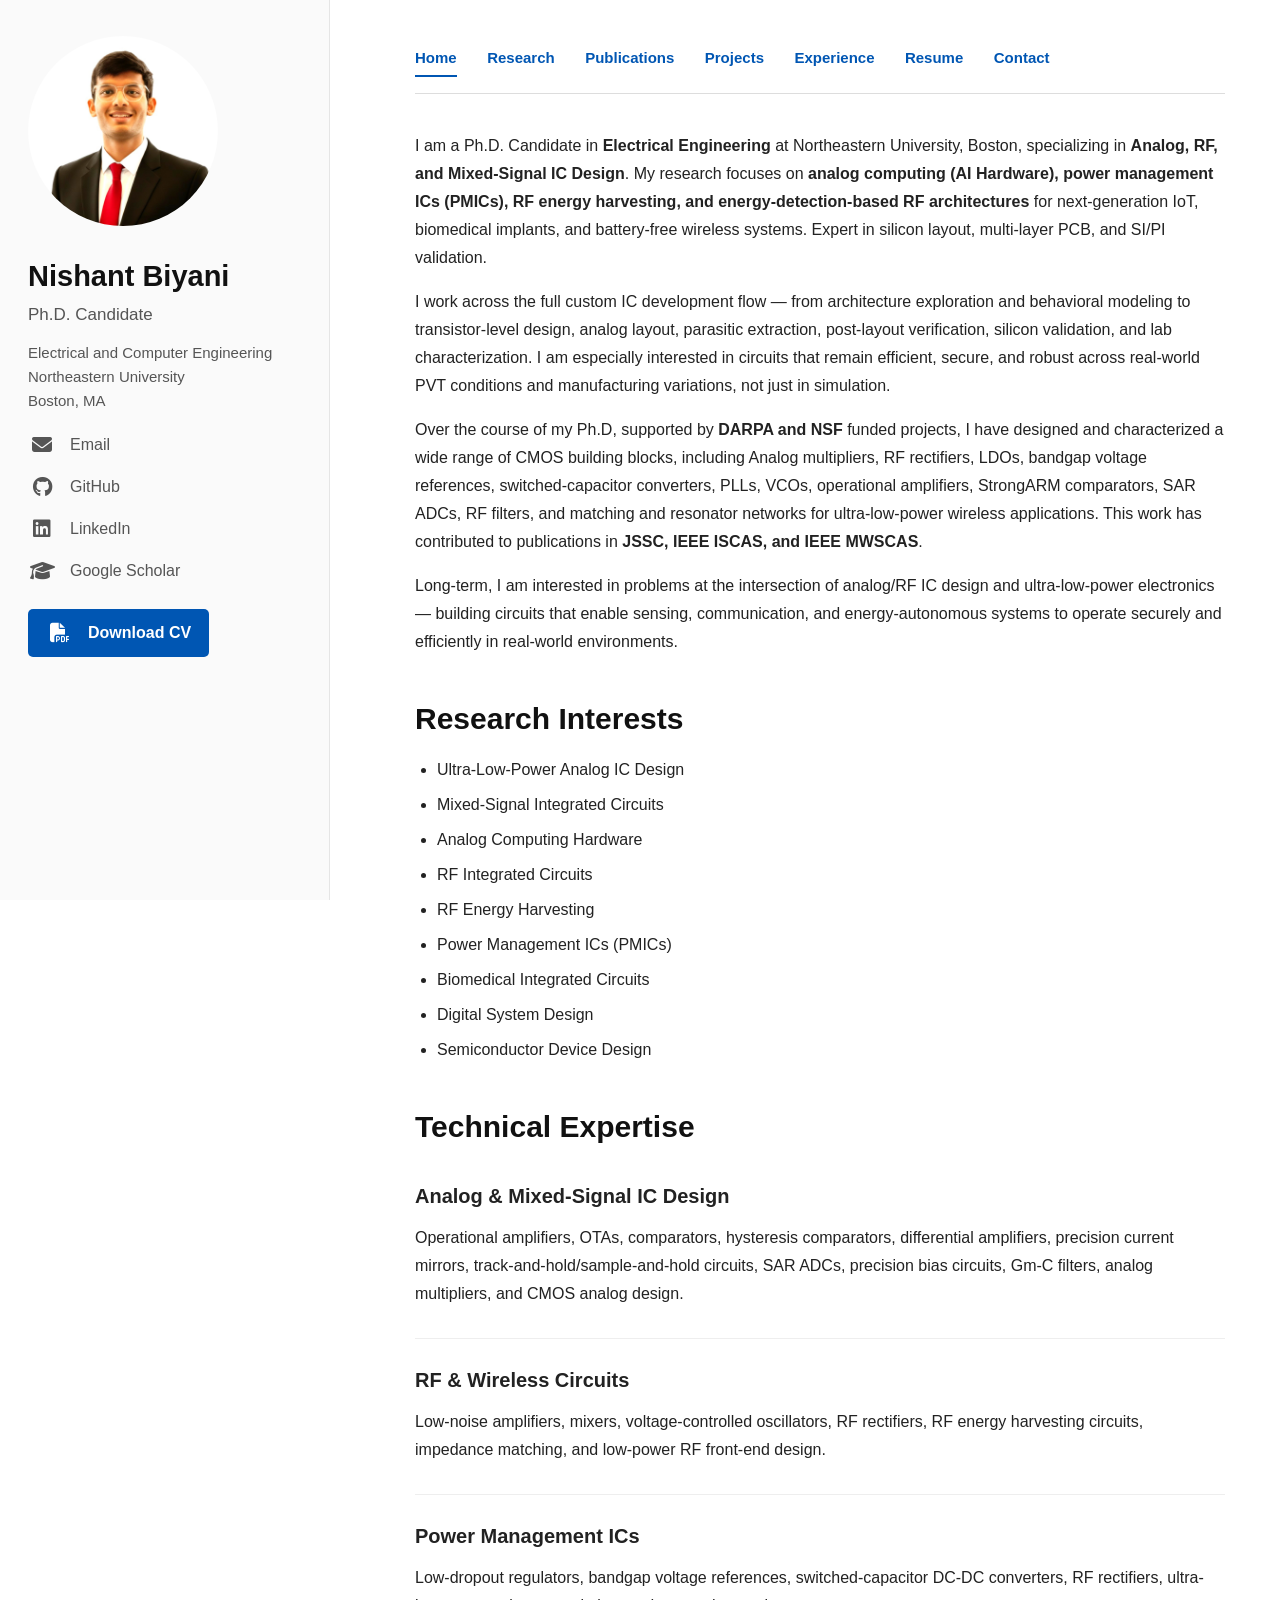
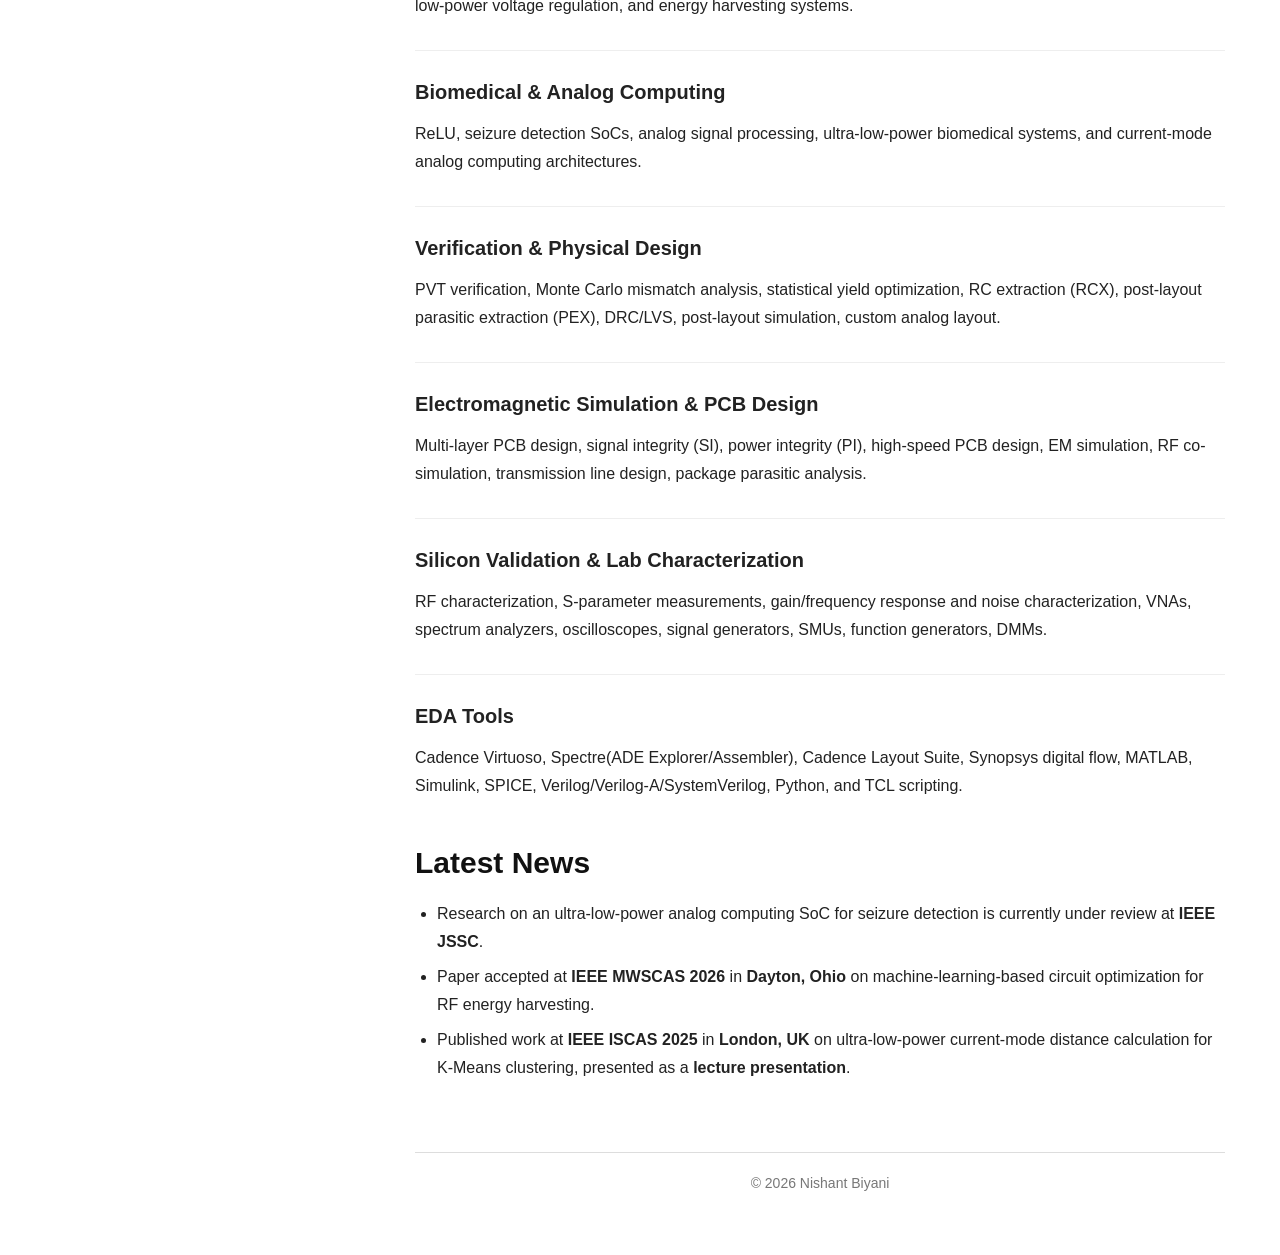
==== commit 1096036b: "update profile" ====
--- a/index.html
+++ b/index.html
@@ -30,9 +30,7 @@
         <h1>Nishant Biyani</h1>
 
         <h2>
-            Ph.D. Candidate specializing in low-power Analog, RFIC, PMIC,
-            and Mixed-Signal IC design. Expert in silicon layout,
-            multi-layer PCB, and SI/PI validation
+            Ph.D. Candidate 
         </h2>
 
         <p>
@@ -122,7 +120,8 @@
                     RF energy harvesting, and energy-detection-based RF architectures
                 </strong>
                 for next-generation IoT, biomedical implants, and battery-free
-                wireless systems.
+                wireless systems. Expert in silicon layout,
+            multi-layer PCB, and SI/PI validation.
             </p>
 
 
--- a/css/style.css
+++ b/css/style.css
@@ -1,4 +1,4 @@
-/* =========================
+ /* =========================
    Nishant Biyani Website
 ========================= */
 
@@ -178,8 +178,6 @@
     color: #0056b3;
 }
 
-/* Active page styling */
-
 nav a.active {
     color: #0056b3;
     border-bottom: 2px solid #0056b3;
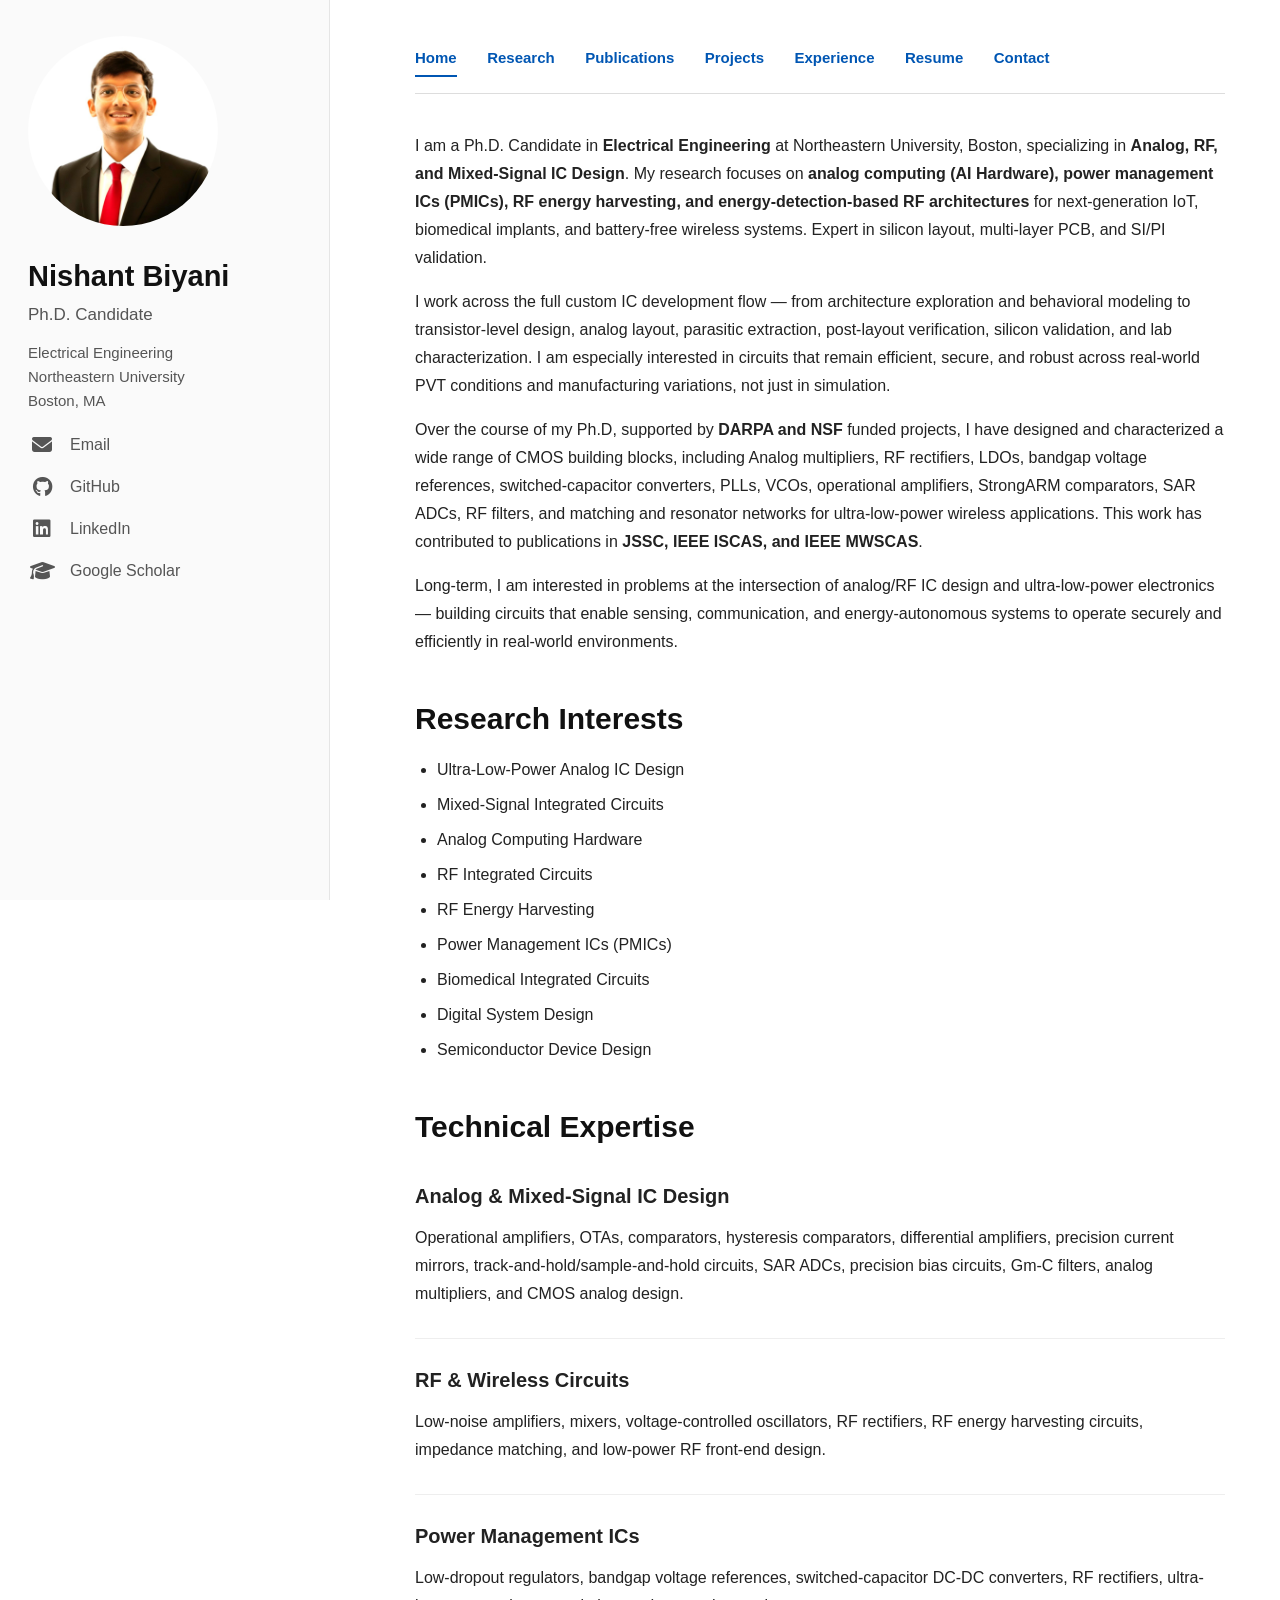
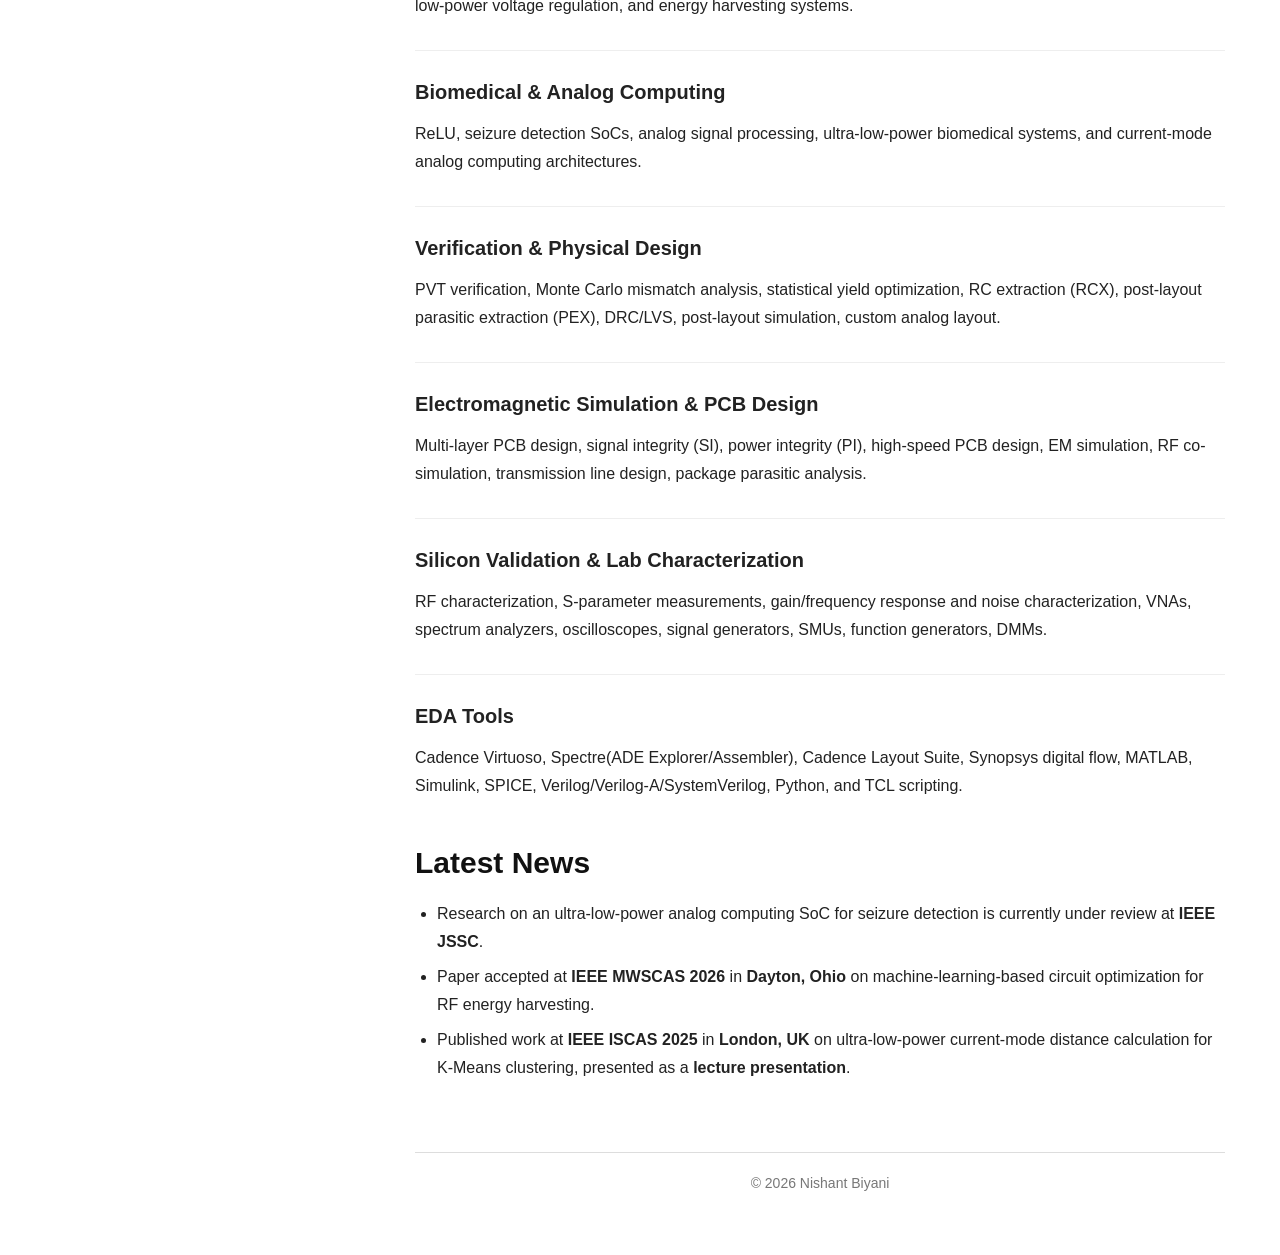
==== commit 758a8617: "Update Profile" ====
--- a/index.html
+++ b/index.html
@@ -34,7 +34,7 @@
         </h2>
 
         <p>
-            Electrical and Computer Engineering<br>
+            Electrical Engineering<br>
             Northeastern University<br>
             Boston, MA
         </p>
@@ -63,13 +63,6 @@
                target="_blank">
                 <i class="fas fa-graduation-cap"></i>
                 <span>Google Scholar</span>
-            </a>
-
-            <a class="button"
-               href="files/Nishant_Resume.pdf"
-               target="_blank">
-                <i class="fas fa-file-pdf"></i>
-                <span>Download CV</span>
             </a>
 
         </div>
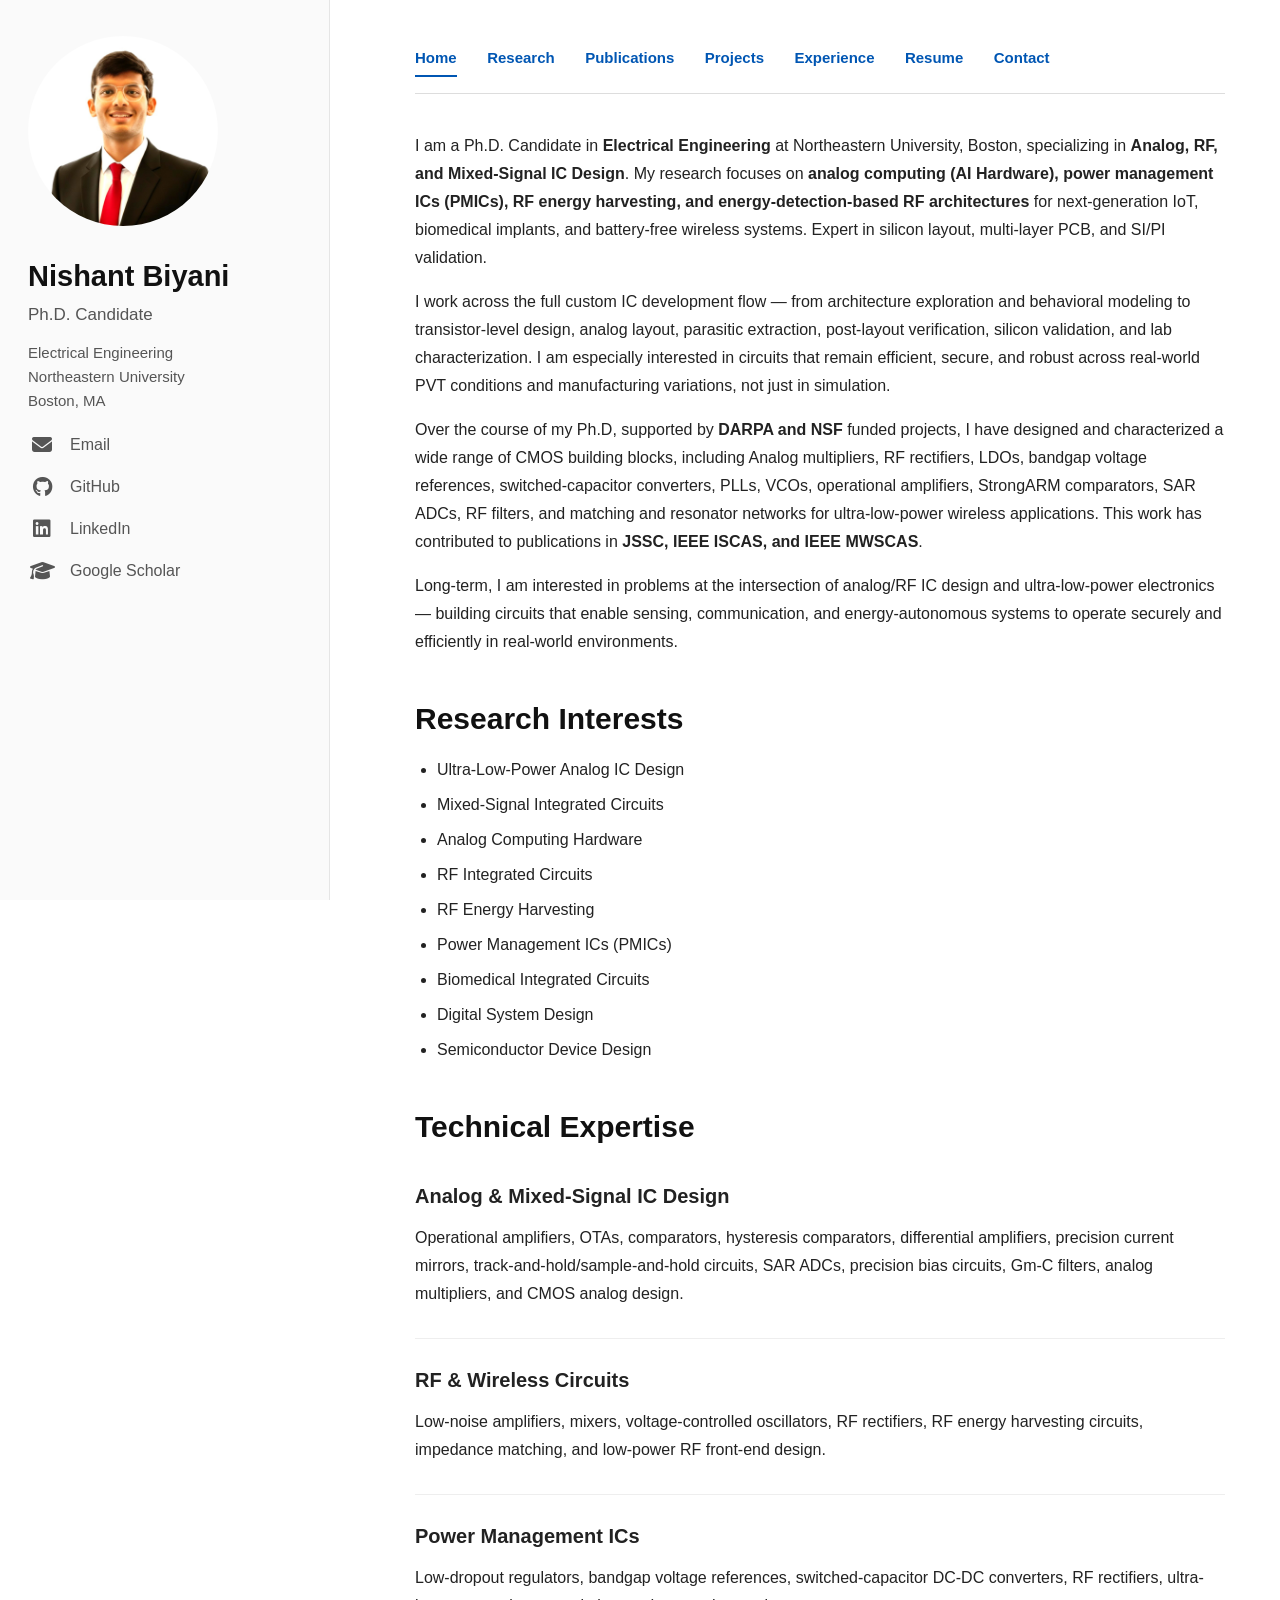
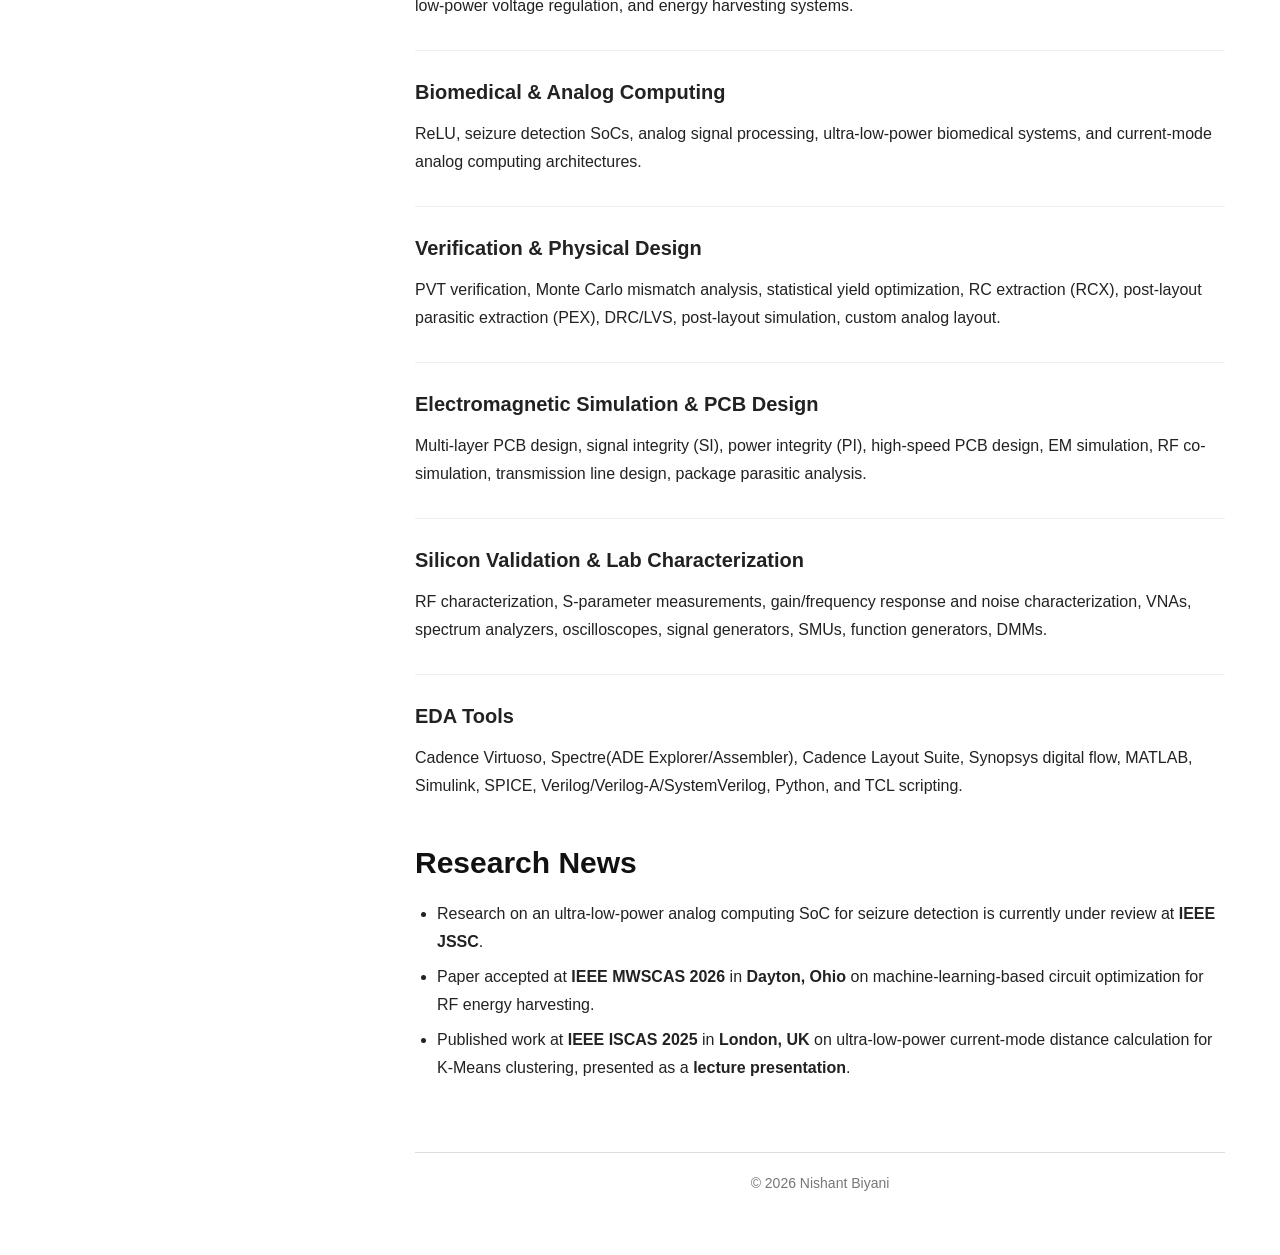
==== commit 919f708e: "Update Profile" ====
--- a/index.html
+++ b/index.html
@@ -269,7 +269,7 @@
 
         <section>
 
-            <h2>Latest News</h2>
+            <h2>Research News</h2>
 
             <ul>
 
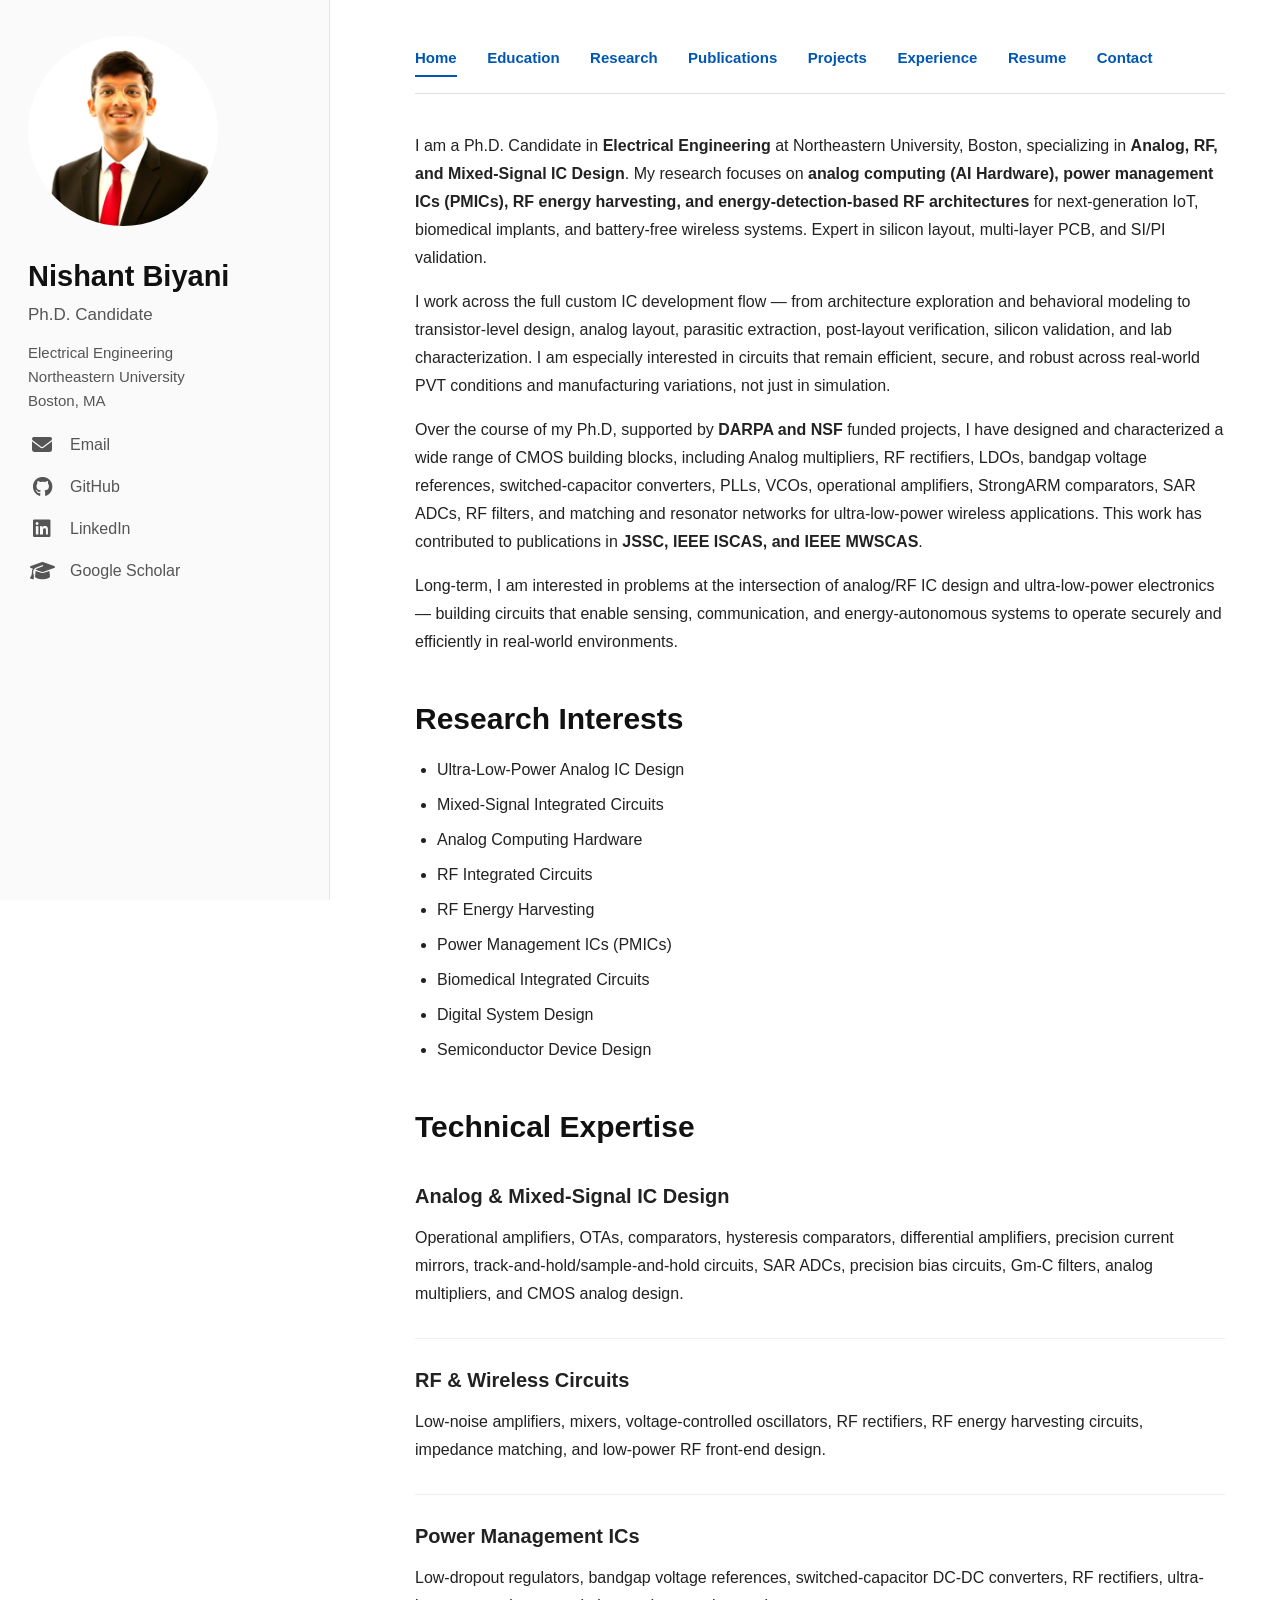
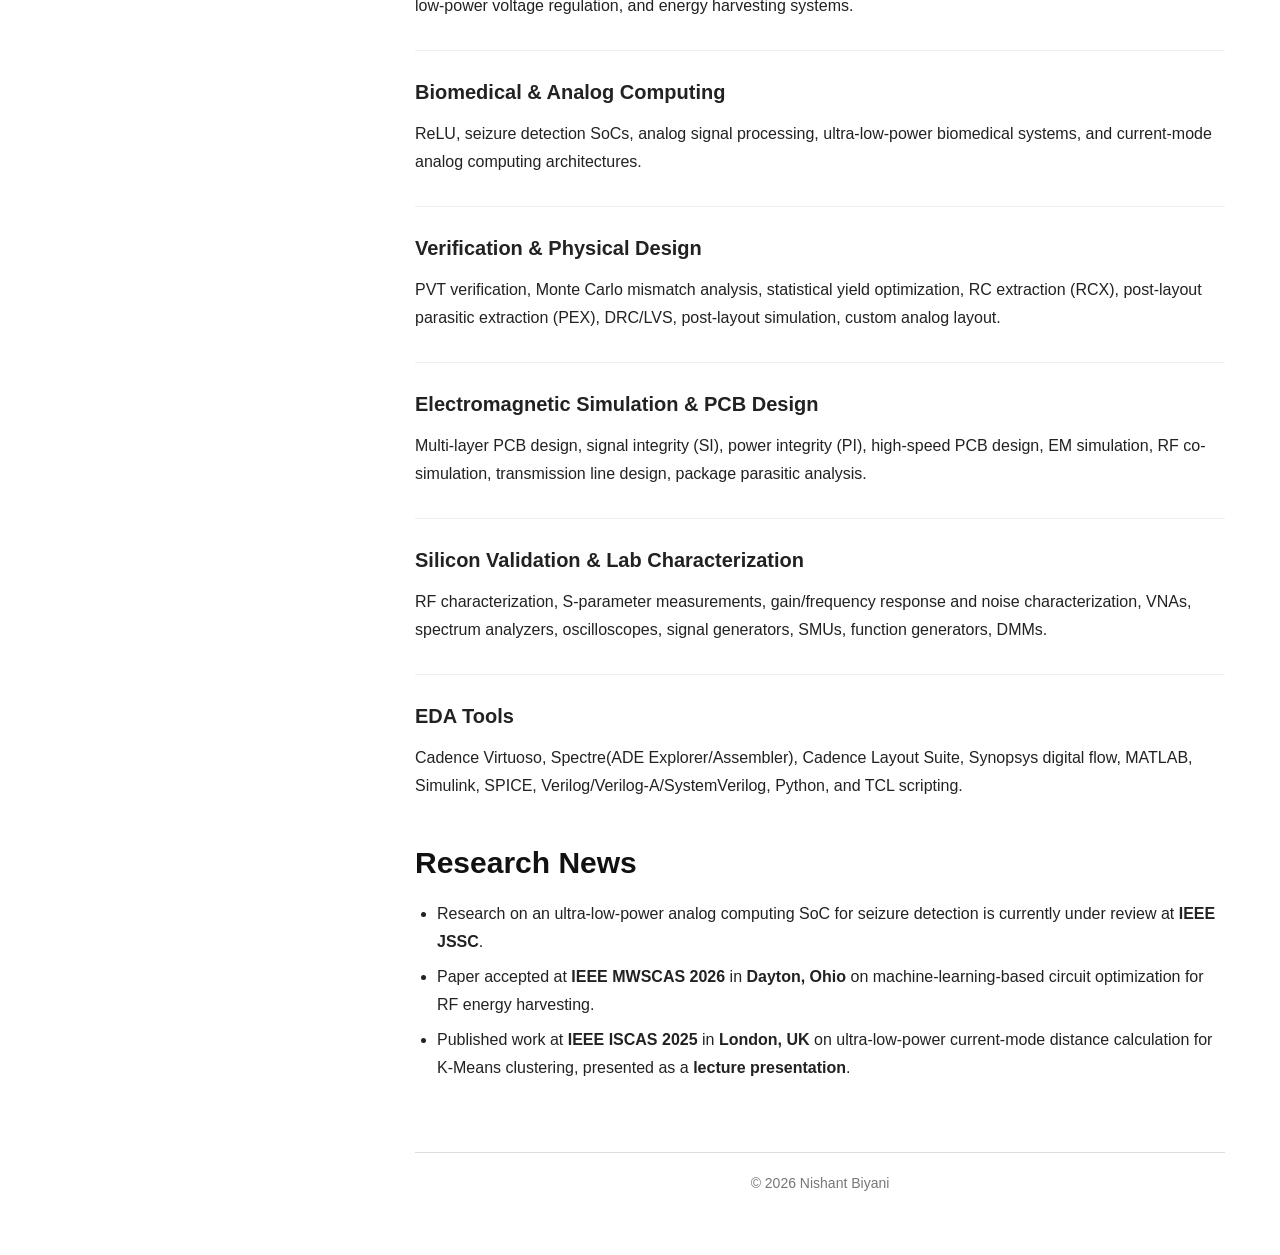
==== commit c8387676: "update profile" ====
--- a/index.html
+++ b/index.html
@@ -1,4 +1,4 @@
-<!DOCTYPE html>
+ <!DOCTYPE html>
 <html lang="en">
 
 <head>
@@ -30,7 +30,7 @@
         <h1>Nishant Biyani</h1>
 
         <h2>
-            Ph.D. Candidate 
+            Ph.D. Candidate
         </h2>
 
         <p>
@@ -81,6 +81,8 @@
         <nav>
 
             <a href="index.html" class="active">Home</a>
+
+            <a href="education.html">Education</a>
 
             <a href="research.html">Research</a>
 
@@ -114,7 +116,7 @@
                 </strong>
                 for next-generation IoT, biomedical implants, and battery-free
                 wireless systems. Expert in silicon layout,
-            multi-layer PCB, and SI/PI validation.
+                multi-layer PCB, and SI/PI validation.
             </p>
 
 
@@ -265,7 +267,7 @@
 
 
 
-        <!-- ================= LATEST NEWS ================= -->
+        <!-- ================= RESEARCH NEWS ================= -->
 
         <section>
 
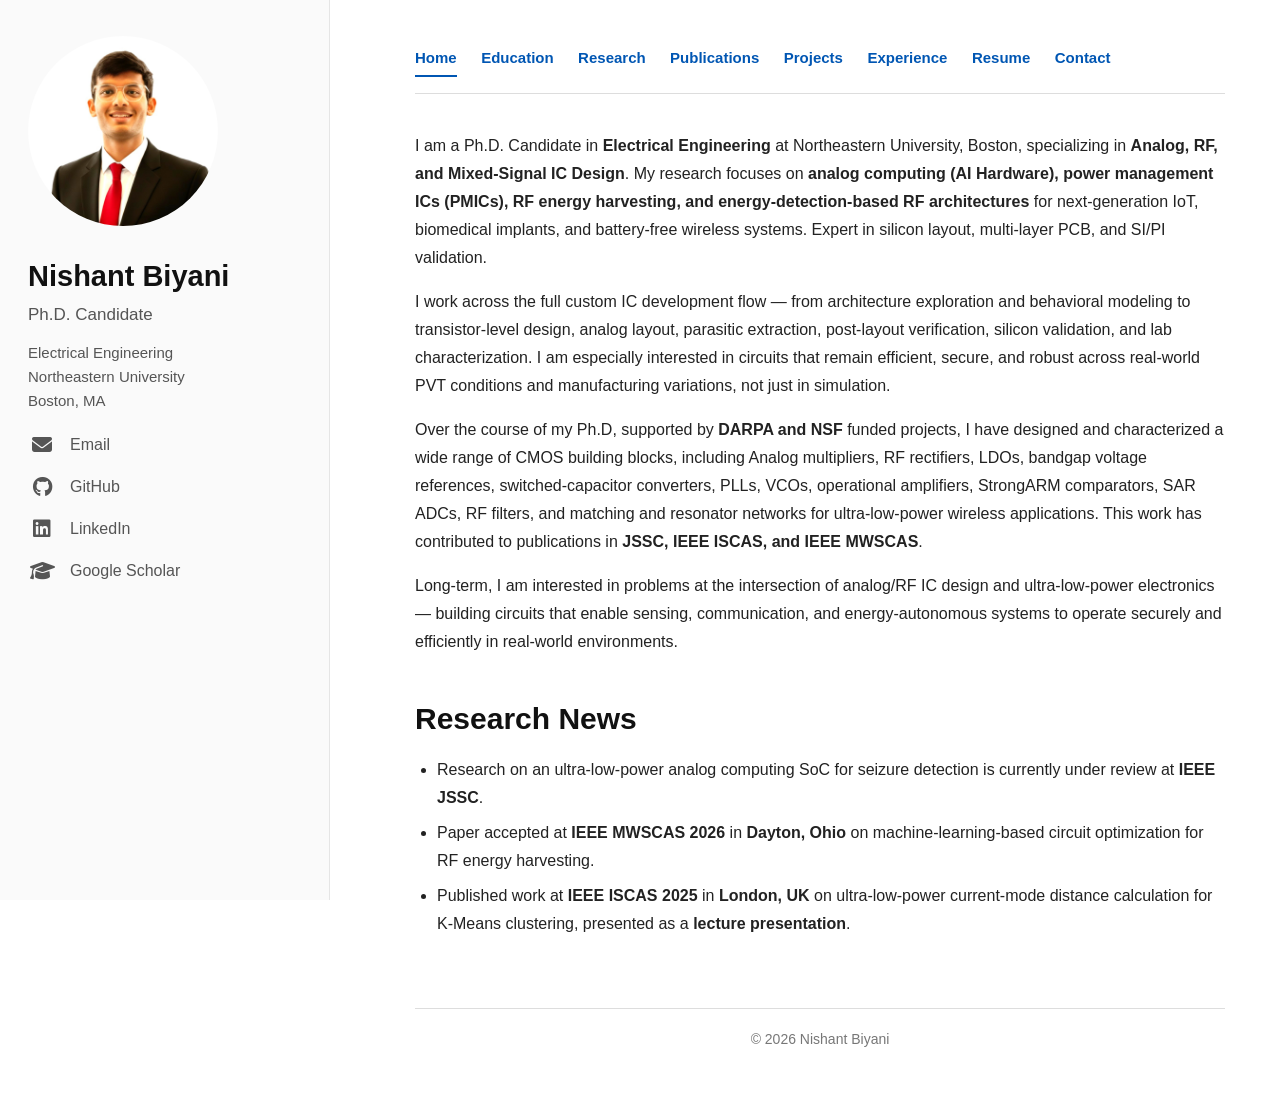
==== commit 48d3368a: "Updated reseach" ====
--- a/index.html
+++ b/index.html
@@ -157,113 +157,7 @@
 
 
 
-        <!-- ================= RESEARCH INTERESTS ================= -->
-
-        <section>
-
-            <h2>Research Interests</h2>
-
-            <ul>
-                <li>Ultra-Low-Power Analog IC Design</li>
-                <li>Mixed-Signal Integrated Circuits</li>
-                <li>Analog Computing Hardware</li>
-                <li>RF Integrated Circuits</li>
-                <li>RF Energy Harvesting</li>
-                <li>Power Management ICs (PMICs)</li>
-                <li>Biomedical Integrated Circuits</li>
-                <li>Digital System Design</li>
-                <li>Semiconductor Device Design</li>
-            </ul>
-
-        </section>
-
-
-
-        <!-- ================= TECHNICAL EXPERTISE ================= -->
-
-        <section>
-
-            <h2>Technical Expertise</h2>
-
-
-            <h3>Analog & Mixed-Signal IC Design</h3>
-
-            <p>
-                Operational amplifiers, OTAs, comparators, hysteresis comparators,
-                differential amplifiers, precision current mirrors,
-                track-and-hold/sample-and-hold circuits, SAR ADCs,
-                precision bias circuits, Gm-C filters, analog multipliers,
-                and CMOS analog design.
-            </p>
-
-
-            <h3>RF & Wireless Circuits</h3>
-
-            <p>
-                Low-noise amplifiers, mixers, voltage-controlled oscillators,
-                RF rectifiers, RF energy harvesting circuits, impedance matching,
-                and low-power RF front-end design.
-            </p>
-
-
-            <h3>Power Management ICs</h3>
-
-            <p>
-                Low-dropout regulators, bandgap voltage references,
-                switched-capacitor DC-DC converters, RF rectifiers,
-                ultra-low-power voltage regulation, and energy harvesting systems.
-            </p>
-
-
-            <h3>Biomedical & Analog Computing</h3>
-
-            <p>
-                ReLU, seizure detection SoCs, analog signal processing,
-                ultra-low-power biomedical systems, and current-mode
-                analog computing architectures.
-            </p>
-
-
-            <h3>Verification & Physical Design</h3>
-
-            <p>
-                PVT verification, Monte Carlo mismatch analysis,
-                statistical yield optimization, RC extraction (RCX),
-                post-layout parasitic extraction (PEX), DRC/LVS,
-                post-layout simulation, custom analog layout.
-            </p>
-
-
-            <h3>Electromagnetic Simulation & PCB Design</h3>
-
-            <p>
-                Multi-layer PCB design, signal integrity (SI),
-                power integrity (PI), high-speed PCB design,
-                EM simulation, RF co-simulation, transmission line design,
-                package parasitic analysis.
-            </p>
-
-
-            <h3>Silicon Validation & Lab Characterization</h3>
-
-            <p>
-                RF characterization, S-parameter measurements,
-                gain/frequency response and noise characterization,
-                VNAs, spectrum analyzers, oscilloscopes, signal generators,
-                SMUs, function generators, DMMs.
-            </p>
-
-
-            <h3>EDA Tools</h3>
-
-            <p>
-                Cadence Virtuoso, Spectre(ADE Explorer/Assembler),
-                Cadence Layout Suite, Synopsys digital flow,
-                MATLAB, Simulink, SPICE, Verilog/Verilog-A/SystemVerilog,
-                Python, and TCL scripting.
-            </p>
-
-        </section>
+ 
 
 
 
--- a/css/style.css
+++ b/css/style.css
@@ -1,6 +1,9 @@
  /* =========================
    Nishant Biyani Website
 ========================= */
+
+
+/* ================= Global Reset ================= */
 
 * {
     margin: 0;
@@ -15,7 +18,7 @@
 body {
     font-family: Arial, Helvetica, sans-serif;
     background: #ffffff;
-    color: #222;
+    color: #222222;
     line-height: 1.75;
 }
 
@@ -24,7 +27,9 @@
 }
 
 
-/* ================= Layout ================= */
+/* =====================================================
+   MAIN LAYOUT
+===================================================== */
 
 .container {
     display: flex;
@@ -33,51 +38,81 @@
 }
 
 
-/* ================= Sidebar ================= */
+/* =====================================================
+   SIDEBAR
+===================================================== */
 
 .sidebar {
     width: 330px;
     min-height: 100vh;
+
     position: fixed;
     left: 0;
     top: 0;
+
     padding: 36px 28px;
+
     background: #fafafa;
     border-right: 1px solid #e5e5e5;
 }
 
-.sidebar img {
+
+/* ================= Profile Image ================= */
+
+.sidebar > img {
     width: 190px;
     height: 190px;
+
     border-radius: 50%;
     object-fit: cover;
+
     margin-bottom: 24px;
 }
+
+
+/* ================= Name ================= */
 
 .sidebar h1 {
     font-size: 29px;
     line-height: 1.2;
+
     margin-bottom: 10px;
-    color: #111;
-}
+
+    color: #111111;
+}
+
+
+/* ================= Position ================= */
 
 .sidebar h2 {
     font-size: 17px;
-    color: #555;
+    color: #555555;
+
     font-weight: 400;
+
     margin-bottom: 16px;
 }
+
+
+/* ================= University Information ================= */
 
 .sidebar p {
     font-size: 15px;
-    color: #555;
+    color: #555555;
+
     line-height: 1.6;
+
     margin-bottom: 18px;
 }
+
+
+/* ================= Sidebar Links ================= */
 
 .sidebar a {
     color: #0056b3;
+
     text-decoration: none;
+
     font-size: 15px;
 }
 
@@ -87,90 +122,131 @@
 }
 
 
-/* ================= Profile Links ================= */
+/* =====================================================
+   PROFILE LINKS
+===================================================== */
 
 .profile-links {
     display: flex;
     flex-direction: column;
+
     gap: 14px;
+
     margin-top: 18px;
 }
 
 .profile-links a {
     display: flex;
     align-items: center;
+
     gap: 14px;
+
     width: fit-content;
-    color: #555;
+
+    color: #555555;
+
     text-decoration: none;
+
     font-size: 16px;
-    margin-bottom: 0;
 }
 
 .profile-links a i {
     width: 28px;
+
     text-align: center;
+
     font-size: 20px;
 }
 
 .profile-links a:hover {
     color: #0056b3;
+
     text-decoration: none;
 }
 
 
-/* ================= CV Button ================= */
+/* =====================================================
+   OPTIONAL BUTTON
+===================================================== */
 
 .sidebar .button,
 .button {
     display: inline-flex;
     align-items: center;
+
     width: fit-content;
+
     margin-top: 10px;
+
     padding: 10px 18px;
+
     background: #0056b3;
+
     color: #ffffff !important;
+
     border-radius: 5px;
+
     font-weight: 600;
+
     text-decoration: none !important;
 }
 
 .sidebar .button:hover,
 .button:hover {
     background: #003f82;
+
     color: #ffffff !important;
+
     text-decoration: none !important;
 }
 
 
-/* ================= Main ================= */
+/* =====================================================
+   MAIN CONTENT
+===================================================== */
 
 .main {
     margin-left: 360px;
+
     width: calc(100% - 360px);
+
     padding: 32px 55px 60px;
+
     max-width: 1050px;
 }
 
 
-/* ================= Navigation ================= */
+/* =====================================================
+   NAVIGATION
+===================================================== */
 
 nav {
     position: sticky;
+
     top: 0;
+
     background: rgba(255, 255, 255, 0.97);
+
     padding: 12px 0 16px;
-    border-bottom: 1px solid #ddd;
+
+    border-bottom: 1px solid #dddddd;
+
     z-index: 100;
 }
 
 nav a {
     display: inline-block;
+
     text-decoration: none;
-    color: #222;
-    margin-right: 26px;
+
+    color: #222222;
+
+    margin-right: 20px;
+
     font-weight: 600;
+
     font-size: 15px;
+
     padding-bottom: 4px;
 }
 
@@ -180,11 +256,14 @@
 
 nav a.active {
     color: #0056b3;
+
     border-bottom: 2px solid #0056b3;
 }
 
 
-/* ================= Sections ================= */
+/* =====================================================
+   GENERAL SECTIONS
+===================================================== */
 
 section {
     margin-top: 44px;
@@ -194,37 +273,56 @@
     margin-top: 38px;
 }
 
+
+/* ================= Headings ================= */
+
 h2 {
     font-size: 30px;
+
     margin-bottom: 18px;
-    color: #111;
+
+    color: #111111;
+
     line-height: 1.25;
 }
 
 h3 {
     font-size: 20px;
+
     margin-top: 30px;
     margin-bottom: 10px;
-    color: #222;
-}
+
+    color: #222222;
+}
+
+
+/* ================= Paragraphs ================= */
 
 p {
     font-size: 16px;
+
     margin-bottom: 16px;
 }
+
+
+/* ================= Lists ================= */
 
 ul {
     padding-left: 22px;
+
     margin-bottom: 18px;
 }
 
 li {
     margin-bottom: 7px;
+
     font-size: 16px;
 }
 
 
-/* ================= Research / Project Entries ================= */
+/* =====================================================
+   RESEARCH / PROJECT ENTRIES
+===================================================== */
 
 section h3 {
     padding-top: 4px;
@@ -232,15 +330,20 @@
 
 section h3:not(:first-of-type) {
     border-top: 1px solid #eeeeee;
+
     padding-top: 24px;
 }
 
 
-/* ================= Publications ================= */
+/* =====================================================
+   PUBLICATIONS
+===================================================== */
 
 .publication {
     margin-bottom: 28px;
+
     padding-bottom: 22px;
+
     border-bottom: 1px solid #eeeeee;
 }
 
@@ -250,6 +353,7 @@
 
 .publication a {
     color: #0056b3;
+
     text-decoration: none;
 }
 
@@ -258,7 +362,9 @@
 }
 
 
-/* ================= General Links ================= */
+/* =====================================================
+   GENERAL MAIN LINKS
+===================================================== */
 
 .main a {
     color: #0056b3;
@@ -269,80 +375,401 @@
 }
 
 
-/* ================= Resume iframe ================= */
+/* =====================================================
+   RESUME IFRAME
+===================================================== */
 
 iframe {
     margin-top: 15px;
-    background: #fff;
-}
-
-
-/* ================= Footer ================= */
+
+    background: #ffffff;
+}
+
+
+/* =====================================================
+   FOOTER
+===================================================== */
 
 footer {
     margin-top: 70px;
-    border-top: 1px solid #ddd;
+
+    border-top: 1px solid #dddddd;
+
     padding-top: 18px;
-    color: #777;
+
+    color: #777777;
+
     text-align: center;
+
     font-size: 14px;
 }
 
 
-/* ================= Responsive / Mobile ================= */
+/* =====================================================
+   EDUCATION PAGE
+===================================================== */
+
+.education-section {
+    margin-top: 45px;
+
+    padding-bottom: 40px;
+}
+
+
+/* ================= Education Heading ================= */
+
+.education-title {
+    text-align: center;
+
+    font-size: 42px;
+
+    font-weight: 700;
+
+    margin-bottom: 50px;
+
+    color: #20242a;
+}
+
+
+/* =====================================================
+   EDUCATION CARD
+===================================================== */
+
+.education-card {
+    display: grid;
+
+    grid-template-columns: 105px 1fr;
+
+    gap: 28px;
+
+    align-items: center;
+
+    width: 100%;
+
+    background: #ffffff;
+
+    border: 1px solid #dedede;
+
+    border-radius: 9px;
+
+    padding: 30px 30px;
+
+    margin-bottom: 36px;
+
+    box-shadow:
+        0 16px 32px rgba(0, 0, 0, 0.13);
+
+    transition:
+        transform 0.25s ease,
+        box-shadow 0.25s ease;
+}
+
+
+/* ================= Card Hover ================= */
+
+.education-card:hover {
+    transform: translateY(-3px);
+
+    box-shadow:
+        0 20px 40px rgba(0, 0, 0, 0.16);
+}
+
+
+/* =====================================================
+   EDUCATION LOGOS
+===================================================== */
+
+.education-logo-image {
+    width: 100px;
+
+    min-width: 100px;
+
+    display: flex;
+
+    align-items: center;
+
+    justify-content: center;
+}
+
+
+/*
+   IMPORTANT:
+   This preserves the original proportions of each logo.
+   Useful because Northeastern, BIT, Kautilya and Mayoor
+   logos have different shapes.
+*/
+
+.education-logo-image img {
+    max-width: 90px;
+
+    max-height: 90px;
+
+    width: auto;
+
+    height: auto;
+
+    object-fit: contain;
+
+    display: block;
+}
+
+
+/* =====================================================
+   EDUCATION CONTENT
+===================================================== */
+
+.education-content {
+    width: 100%;
+
+    min-width: 0;
+}
+
+
+/* ================= University / School Name ================= */
+
+.education-content h3 {
+    margin: 0 0 3px 0 !important;
+
+    padding: 0 !important;
+
+    border: none !important;
+
+    font-size: 24px;
+
+    font-weight: 700;
+
+    line-height: 1.25;
+
+    color: #171b21;
+}
+
+
+/* ================= Location ================= */
+
+.education-location {
+    font-size: 16px !important;
+
+    color: #666666;
+
+    margin-bottom: 12px !important;
+}
+
+
+/* =====================================================
+   EDUCATION HEADER
+   University name on left / GPA on right
+===================================================== */
+
+.education-header {
+    display: flex;
+
+    justify-content: space-between;
+
+    align-items: flex-start;
+
+    gap: 25px;
+}
+
+.education-right {
+    white-space: nowrap;
+
+    text-align: right;
+
+    font-size: 16px;
+
+    color: #333333;
+}
+
+
+/* =====================================================
+   DEGREE ROW
+   Degree on left / Date on right
+===================================================== */
+
+.degree-row {
+    display: flex;
+
+    justify-content: space-between;
+
+    align-items: flex-start;
+
+    gap: 25px;
+
+    margin-top: 8px;
+}
+
+.degree-row p {
+    margin-bottom: 3px;
+}
+
+.degree-row > p:first-child {
+    font-size: 17px;
+
+    line-height: 1.4;
+
+    color: #222222;
+}
+
+
+/* ================= Education Date ================= */
+
+.education-date {
+    white-space: nowrap;
+
+    text-align: right;
+
+    font-size: 16px !important;
+
+    color: #555555;
+}
+
+
+/* =====================================================
+   EDUCATION DESCRIPTION
+===================================================== */
+
+.education-content > p {
+    font-size: 16px;
+
+    line-height: 1.55;
+
+    margin-bottom: 5px;
+
+    color: #333333;
+}
+
+.education-content strong {
+    font-weight: 600;
+
+    color: #222222;
+}
+
+
+/* =====================================================
+   TABLET
+===================================================== */
+
+@media (max-width: 1100px) {
+
+    .main {
+        padding-left: 35px;
+
+        padding-right: 35px;
+    }
+
+    nav a {
+        margin-right: 14px;
+
+        font-size: 14px;
+    }
+
+    .education-card {
+        grid-template-columns: 90px 1fr;
+
+        gap: 22px;
+
+        padding: 26px;
+    }
+
+    .education-logo-image {
+        width: 85px;
+
+        min-width: 85px;
+    }
+
+    .education-logo-image img {
+        max-width: 80px;
+
+        max-height: 80px;
+    }
+
+    .education-content h3 {
+        font-size: 22px;
+    }
+}
+
+
+/* =====================================================
+   MOBILE
+===================================================== */
 
 @media (max-width: 900px) {
+
+
+    /* ================= Main Layout ================= */
 
     .container {
         display: block;
     }
 
+
+    /* ================= Sidebar ================= */
+
     .sidebar {
         position: relative;
+
         width: 100%;
+
         min-height: auto;
+
         border-right: none;
-        border-bottom: 1px solid #ddd;
+
+        border-bottom: 1px solid #dddddd;
+
         text-align: center;
-    }
-
-    .sidebar img {
+
+        padding: 30px 20px;
+    }
+
+    .sidebar > img {
         width: 160px;
+
         height: 160px;
     }
+
+
+    /* ================= Profile Links ================= */
 
     .profile-links {
         align-items: center;
+
         gap: 12px;
     }
 
     .profile-links a {
-        display: flex;
-        align-items: center;
         justify-content: center;
-        margin: 0;
-    }
-
-    .sidebar .button {
-        display: inline-flex;
-        margin-top: 10px;
-    }
+    }
+
+
+    /* ================= Main ================= */
 
     .main {
         margin-left: 0;
+
         width: 100%;
+
+        max-width: none;
+
         padding: 25px;
-        max-width: none;
-    }
+    }
+
+
+    /* ================= Navigation ================= */
 
     nav {
         position: relative;
+
         text-align: center;
     }
 
     nav a {
-        margin: 6px 10px;
-    }
+        margin: 6px 9px;
+
+        font-size: 14px;
+    }
+
+
+    /* ================= General Text ================= */
 
     h2 {
         font-size: 26px;
@@ -356,4 +783,148 @@
     li {
         font-size: 15px;
     }
+
+
+    /* =================================================
+       EDUCATION MOBILE
+    ================================================= */
+
+    .education-section {
+        margin-top: 35px;
+    }
+
+    .education-title {
+        font-size: 34px;
+
+        margin-bottom: 35px;
+    }
+
+
+    /* ================= Education Card ================= */
+
+    .education-card {
+        grid-template-columns: 1fr;
+
+        gap: 18px;
+
+        padding: 25px 22px;
+
+        margin-bottom: 28px;
+    }
+
+
+    /* ================= Education Logo ================= */
+
+    .education-logo-image {
+        width: 100%;
+
+        min-width: 0;
+
+        justify-content: center;
+    }
+
+    .education-logo-image img {
+        max-width: 85px;
+
+        max-height: 85px;
+    }
+
+
+    /* ================= Education Header ================= */
+
+    .education-header {
+        flex-direction: column;
+
+        gap: 4px;
+    }
+
+    .education-right {
+        text-align: left;
+    }
+
+
+    /* ================= Degree Row ================= */
+
+    .degree-row {
+        flex-direction: column;
+
+        gap: 2px;
+
+        margin-top: 10px;
+    }
+
+    .education-date {
+        text-align: left;
+    }
+
+
+    /* ================= Education Text ================= */
+
+    .education-content h3 {
+        font-size: 22px;
+    }
+
+    .education-content > p {
+        font-size: 15px;
+    }
+
+    .education-location {
+        font-size: 15px !important;
+    }
+
+}
+
+
+/* =====================================================
+   SMALL MOBILE
+===================================================== */
+
+@media (max-width: 500px) {
+
+    .main {
+        padding: 18px;
+    }
+
+    .sidebar {
+        padding: 25px 18px;
+    }
+
+    .sidebar > img {
+        width: 140px;
+
+        height: 140px;
+    }
+
+    nav a {
+        margin: 5px 6px;
+
+        font-size: 13px;
+    }
+
+    .education-title {
+        font-size: 30px;
+
+        margin-bottom: 28px;
+    }
+
+    .education-card {
+        padding: 22px 18px;
+
+        border-radius: 8px;
+    }
+
+    .education-logo-image img {
+        max-width: 75px;
+
+        max-height: 75px;
+    }
+
+    .education-content h3 {
+        font-size: 20px;
+    }
+
+    .degree-row > p:first-child {
+        font-size: 16px;
+    }
+
 }
